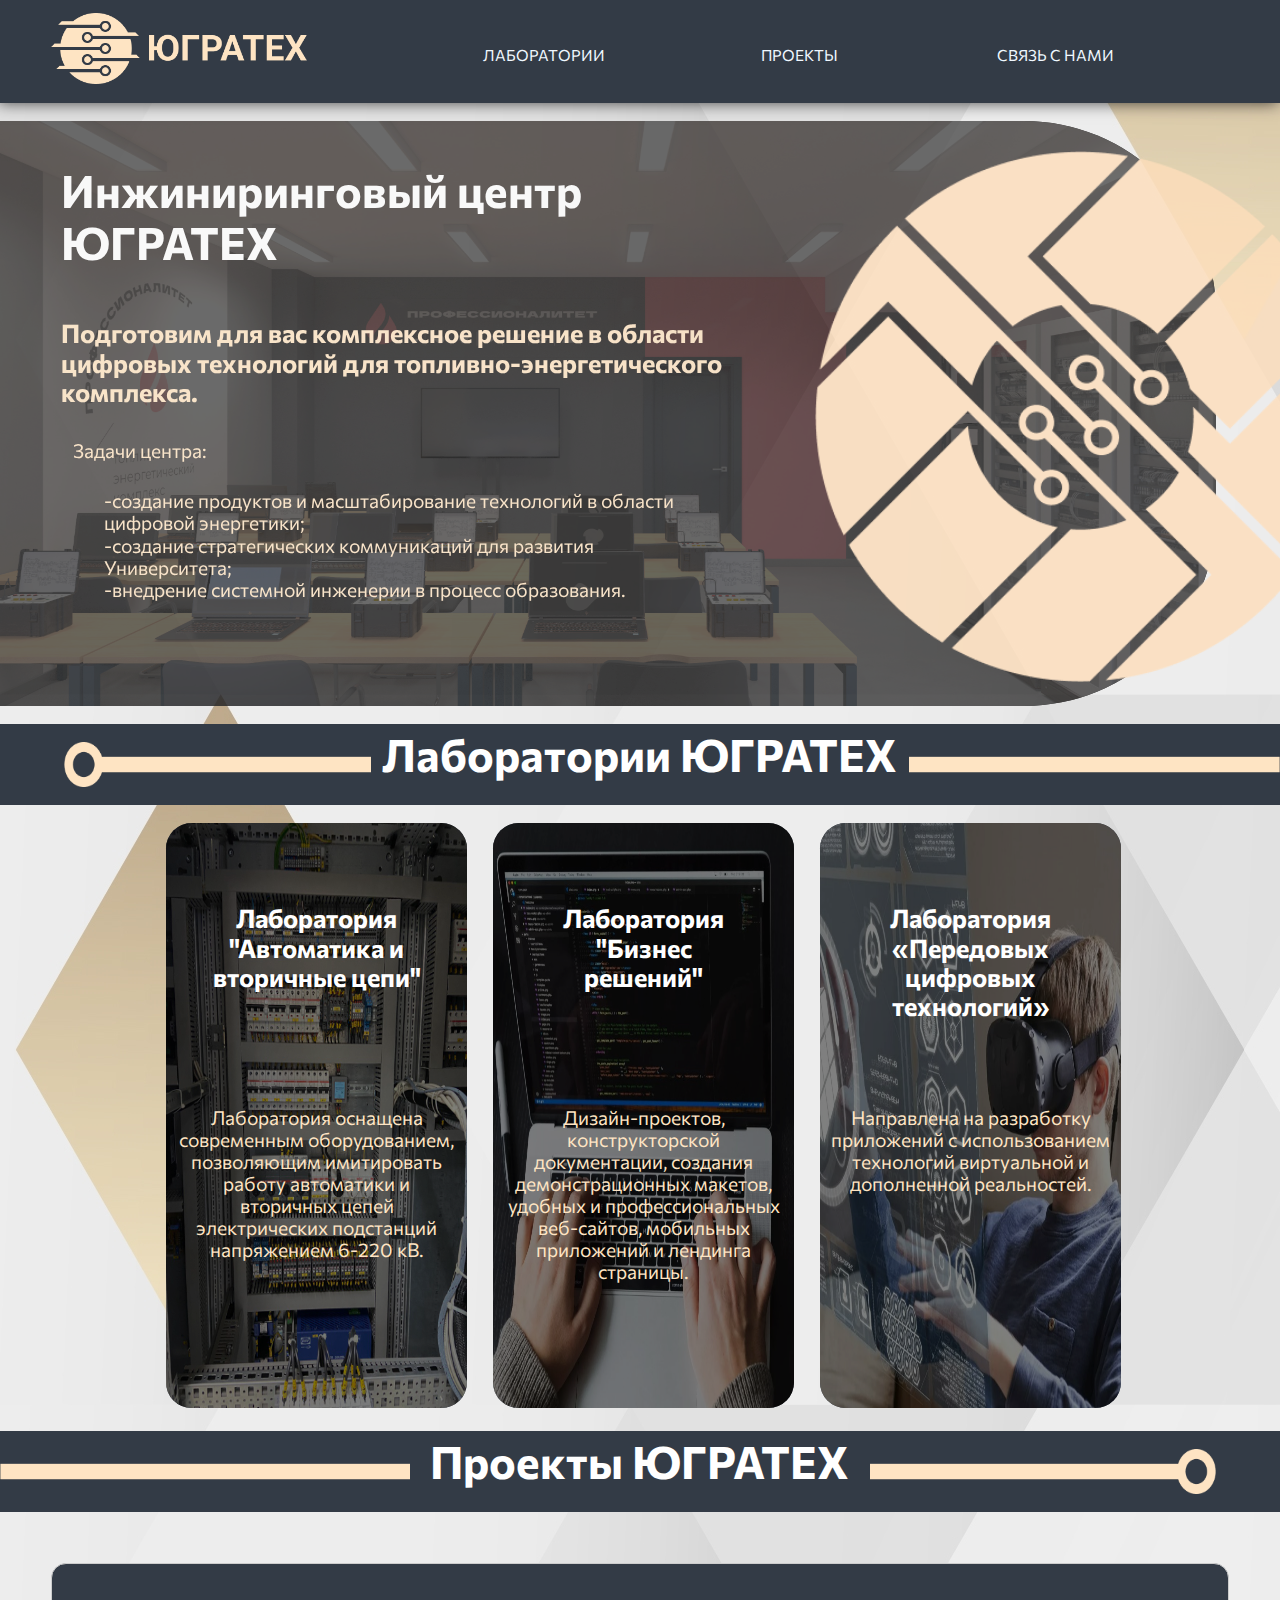
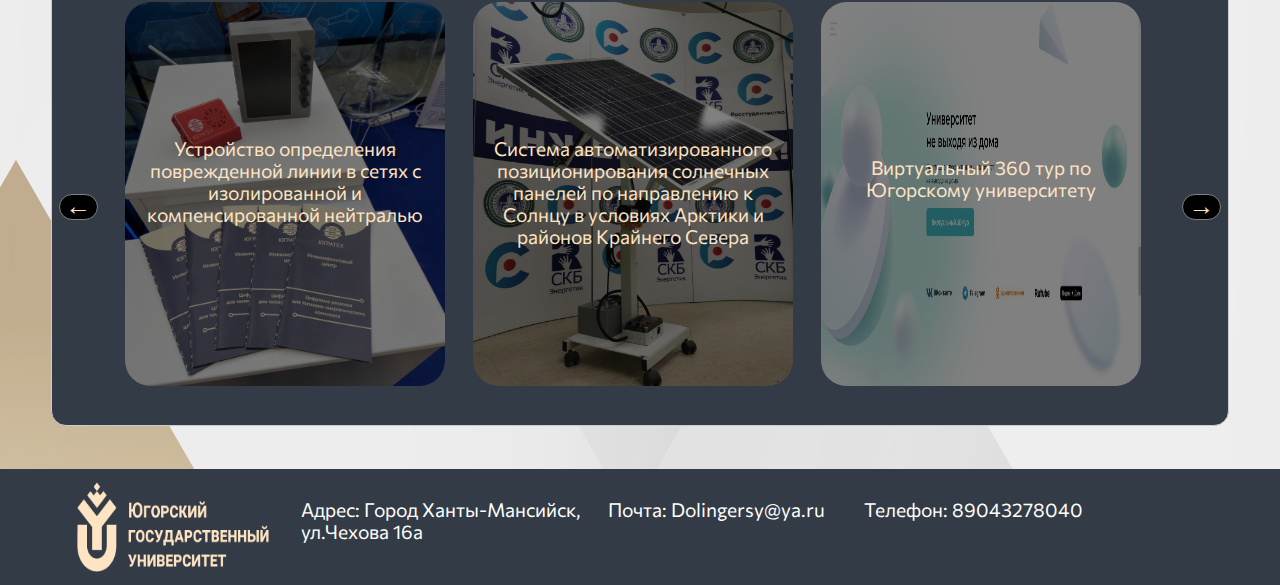
==== index.html @ 29ded130 "Created Local UgraTechRepo" ====
<!DOCTYPE html>
<html>
   <head>
      <meta charset="UTF-8">
	   <meta http-equiv="X-UA-Compatible" content="IE=edge">
	   <meta name="viewport" content="width=device-width,height=device-height,initial-scale=1.0, shrink-to-fit=no">
      <link href="https://fonts.googleapis.com/css?family=Roboto&display=swap" rel="stylesheet" />
      <link rel="stylesheet" type="text/css" href="css/normalize.css" />
      <link href="css/main.css" rel="stylesheet" />
      <link href="https://fonts.googleapis.com/css2?family=Commissioner:wght@200;400&display=swap" rel="stylesheet">

      <link rel="icon" href="../сайт/images/favicon_2.ico" type="image/x-icon">
      <title>ЮграТех</title>
   </head>
   <script src="https://cdn.jsdelivr.net/npm/jquery@3.5.1/dist/jquery.min.js"></script>
   <script src="https://cdn.jsdelivr.net/gh/fancyapps/fancybox@3.5.7/dist/jquery.fancybox.min.js"></script>
   <link rel="stylesheet" href="https://cdn.jsdelivr.net/gh/fancyapps/fancybox@3.5.7/dist/jquery.fancybox.min.css">
   <body>
      <div class="wrapper">
      <svg visibility="hidden" onclick="move('header')"  id = "menu" class="arrow-top-2" viewBox="0 0 9 14">
         <path id = "up"  class="svg-arrow" d="M6.660,8.922 L6.660,8.922 L2.350,13.408 L0.503,11.486 L4.813,7.000 L0.503,2.515 L2.350,0.592 L8.507,7.000 L6.660,8.922 Z" />
      </svg>

      <header id="header">
         <img src="images/v13_267.png" alt="" id="logo">
         <!-- вся новигация, она и для компьютерной версии, и через медиа для мобильной -->
         <button id="mobile_menu_btn" onclick="change_mobile_menu()"></button >
            <div id="mobile_menu">                                         
               <ul id="menu">
                  <div class = "nav_link">
                     <h1> Мы находимся:  <span class="flare"> </span></h1>  
                     <p> Россия, город Ханты-Мансийск, улица Чехова 16а <span class="flare"> </span></p>   
                     <p> Dolingersy@ya.ru <span class="flare"> </span></p>    
                     <img src="images/v13_258.png" alt="" id="line_img_3">         
                  </div>
                  <div class = "nav_menu">
                     <!-- href="#" -->
                     <img src="images/v13_259.png" alt="" id="line_img_9">
                     <!-- <img src="images/v13_259.png" alt="" id="line_img_5"> -->
                     <a id="lab"  class = "menu_btn" onclick="move('labs')"> <img src="images/icons8-микроскоп-50.png" alt=""> <li>Лаборатории <span class="flare">  </li></a>
                     <img src="images/v13_259.png" alt="" id="line_img_6">
                     <a id="proj"  class = "menu_btn" onclick="move('projects')"> <img src="images/icons8-группа-проектов-50.png"alt=""><li>Проекты <span class="flare"> </li></a>
                     <img src="images/v13_258.png" alt="" id="line_img_7">
                     <a id="link" onclick="open_contacs()" class = "menu_btn" > <img src="images/icons8-чат-50.png"alt=""><li>Связь с нами <span class="flare"> </li></a>
                     <img src="images/v13_259.png" alt="" id="line_img_8">
                  </div>
                  <div class = "nav_footer">
                     <img src="images/v13_258.png" alt="" id="line_img_4">
                     <border> <span class="flare"></span> </border>
                     <img src="images/10.png" alt=""> 
                  </div>
               </ul>
            </div>
         
         <!-- СКРИПТ ДЛЯ ОТКРЫТИЯ И ЗАКРЫТИЯ МОБИЛЬНОГО МЕНЮ -->
         <script>
            function change_mobile_menu(){
                  $.fancybox.open({
					   padding: [0, 0, 0, 0],
					   src: '#mobile_menu',
					   type: 'inline',
					   closeClickOutside: false,
                  opts: {
                  	afterClose: function() {
                        //обработчик закрытия окна
                  	}
                  }
				      });
               }
            </script>
         <!---------------------------------------------------------------------->
      </header>
			<div id="main" >
            <img src="images/v13_248.png" id='main_img'alt="">
            <h1 class="main">Инжиниринговый центр ЮГРАТЕХ</h1>
            <h2 class="main">Подготовим для вас комплексное решение в области цифровых технологий для топливно-энергетического комплекса.</h2>
            <p class="main">Задачи центра:</p>
            <ul id="main_ul">
               <li class="main_li">-создание продуктов и масштабирование технологий в области цифровой энергетики;</li>
               <li class="main_li">-создание стратегических коммуникаций для развития Университета;</li>
               <li class="main_li">-внедрение системной инженерии в процесс образования.</li>
            </ul>
				<img src="images/v13_255.png" alt="" id='main_img_circle'>
			</div>
         <div id="labs">
            <div class="line">
               <img src="images/v13_258.png" alt="" id="line_img_1">
               <h1 class="line_1">Лаборатории ЮГРАТЕХ</h1>
            </div>
            <div id="labs_block">
               <div class="lab_cart" onclick="tolab('lab1')">
                  <img src="images/v13_59.png" alt="" class="lab_img">
                  <h2  class="lab_cart_t">Лаборатория "Автоматика и вторичные цепи" </h2>
                  <p  class="lab_cart_t">Лаборатория оснащена современным оборудованием, позволяющим имитировать работу автоматики и вторичных цепей электрических подстанций напряжением 6-220 кВ.</p>
               </div>
               <div class="lab_cart" onclick="tolab('lab2')">
                  <img src="images/l2.jpg" alt="" class="lab_img">
                  <h2  class="lab_cart_t">Лаборатория "Бизнес решений" </h2>
                  <p  class="lab_cart_t">Дизайн-проектов, конструкторской документации, создания демонстрационных макетов, удобных и профессиональных веб-сайтов, мобильных приложений и лендинга страницы.</p>
               </div>
               <div class="lab_cart" onclick="tolab('lab3')">
                  <img src="images/l3.jpg" alt="" class="lab_img">
                  <h2  class="lab_cart_t">Лаборатория «Передовых цифровых технологий» </h2>
                  <p  class="lab_cart_t">Направлена на разработку приложений с использованием технологий виртуальной и дополненной реальностей.</p>
               </div>
            </div>
			</div>
         <div id="projects">
			   <div class="line">
               <img src="images/v13_259.png" alt="" id="line_img_2">
               <h1 class="line_2">Проекты ЮГРАТЕХ</h1>
            </div>
            <div id="carousel" class="carousel">
               <div>
                  <button class="arrow prev">&#8592</button>
               </div>
               <div id="gallery" class="gallery">
                  <ul>
                     <li style="float: left; margin-left: 0 !important;">
                        <div class="project_cart" >
                           <a data-fancybox="gallery" href="#hidden" > <!-- Проект 1-->
                              <img src="images\\lab_1\\pr_1\\IMG_9635.jpeg" alt="" class="project_img">
                           </a>

                           <!-- Модальные окна фенсибокса-->
                           <!-- Проект 1-->
                           <div class="projects-fancy" id="hidden">
                              <div class="fancy-text" id="fancy-text">
                                 <h2 class="gal_h2" id="fancy_h2">Устройство определения поврежденной линии в сетях с изолированной и компенсированной нейтралью</h2>
                                 <p class="gal_p" id="fancy_p">Команда инжинирингового центра ведет разработку программно-аппаратного комплекса для определения поврежденной линии в сетях с изолированной или с компенсированной нейтралью без необходимости отключения. Комплекс работает на основе дискретного вейвлет-преобразования. В настоящее время проводятся стендовые испытания в условиях
приближенных к реальным.<br>Программно-аппаратный комплекс определения поврежденной линии в сетях с изолированной или с компенсированной нейтралью разрабатывается для работы на современных цифровых подстанциях в соответствии с МЭК 61850.  Принимает и анализирует SV-потоки, отслеживает и формирует GOOSE-сообщения
</p>
                              </div>
                              <div class="fancy-pic" id = "fancy-pic">
                                 <img class="pic-fancy" id="pic-fancy" src="images\\lab_1\\pr_1\\aui2wn33dj2gi8r1pj1fe63doop84krs.jpg">
                                 <img class="pic-fancy" id="pic-fancy" src="images\\lab_1\\pr_1\\camphoto_959030623 3.JPG">
                                 <img class="pic-fancy" id="pic-fancy" src="images\\lab_1\\pr_1\\camphoto_959030623 2.JPG">
                              </div>
                           </div>

                           <!-- Проект 2-->
                           <div class="projects-fancy" id="hidden2">
                              <div class="fancy-text" id="fancy-text">
                                 <h2 class="gal_h2" id="fancy_h2">Система автоматизированного позиционирования солнечных панелей по направлению к Солнцу в условиях Арктики и районов Крайнего Севера</h2>
                                 <p class="gal_p" id="fancy_p">В Инжиниринговом центра ведётся разработка системы автоматизированного энергоэффективного позиционирования солнечных панелей по направлению 
                                    к солнцу в условиях Арктики и районов Крайнего Севера. Существующие системы на рынке обладают рядом недостатков такие как неспособность работы в условиях экстремально 
                                    низких температур и большого количества осадков в виде снега.
                                    <br>Разработка предполагает комплексный подход к созданию нового технического решения, благодаря чему удается достичь максимальных экономических и экологических 
                                    показателей, при этом получить новую конструкцию стойкую к низким температурам. Для сохранения эффективности работы в условиях обильных осадков в виде снега используется 
                                    интеллектуальная система очистки панелей.
                                    <br>Применение системы автоматического позиционирования позволит:
<br>-  Повысить эффективность использования фотоэлектрических панелей в северных условиях до 60%, уменьшить установленную мощность солнечных электростанций;
<br>-  Уменьшить влияние твердых осадков на эффективность работы солнечных электростанций;
<br>-  Обеспечит самодиагностику состояния фотоэлектрических панелей для снижения времени простоя при неисправности.
</p>
                              </div>
                              <div class="fancy-pic" id = "fancy-pic">
                                 <img class="pic-fancy" id="pic-fancy" alt="789" src="images\\lab_1\\pr_2\\IMG_20210914_172305_301.jpg">
                                 <img class="pic-fancy" id="pic-fancy" alt="123" src="images\\lab_1\\pr_2\\IMG_20210914_171931_555.jpg">
                                 <img class="pic-fancy" id="pic-fancy" alt="456" src="images\\lab_1\\pr_2\\4d931878-b59c-433f-b7d6-0f1981137491.PNG">
                              </div>
                           </div>

                           <!-- Проект 3-->
                           <div class="projects-fancy" id="hidden3">
                              <div class="fancy-text" id="fancy-text">
                                 <h2 class="gal_h2" id="fancy_h2">Виртуальный 360 тур по Югорскому университету</h2>
                                 <p class="gal_p" id="fancy_p">Выполнен в рамках внутреннего гранта ЮГУ. Представляет собой набор панорамных снимков с возможностью переходов между ними. 
                                 Данный проект был создан для повышение уровня осведомлённости будущих абитуриентов и гостей с инфраструктурой университета. Создан на основе панорамных 360 снимков. 
                                 Полученное изображение при помощи Java скрипта располагается на холсте, а изображения обрабатываются при помощи нейросети, уменьшается их объём с минимальной потерей качества.</p>
                              </div>
                              <div class="fancy-pic" id = "fancy-pic">
                                 <img class="pic-fancy" id="pic-fancy" alt="789" src="images\\lab_2\\pr_360\\Снимок2.JPG">
                                 <img class="pic-fancy" id="pic-fancy" alt="123" src="images\\lab_2\\pr_360\\Снимок3.JPG">
                                 <img class="pic-fancy" id="pic-fancy" alt="456" src="images\\lab_2\\pr_360\\Снимок4.JPG">
                              </div>
                           </div>

                           <!-- Проект 4-->
                           <div class="projects-fancy" id="hidden4">
                              <div class="fancy-text" id="fancy-text">
                                 <h2 class="gal_h2" id="fancy_h2">Экскурсия по виртуальному карбоновому полигону «Мухрино»</h2>
                                 <p class="gal_p" id="fancy_p">Использовалось трёхмерное моделирование для изображения территории свыше 1га, включающую в себя природу, инфраструктуру, устройства сбора данных, 
                                 мостки для передвижения. Выполняет информационную рекламную функцию с последующим представлением в качестве виртуального полигона для проведения ознакомительных практик студентов направления экология. 
                                 Разработан при помощи игрового движка «Unity 3d».</p>
                              </div>
                              <div class="fancy-pic" id = "fancy-pic">
                                 <img class="pic-fancy" id="pic-fancy" alt="789" src="images\\lab_2\\pr_Мухрино\\photo1.jpeg">
                                 <img class="pic-fancy" id="pic-fancy" alt="123" src="images\\lab_2\\pr_Мухрино\\photo2.jpeg">
                                 <img class="pic-fancy" id="pic-fancy" alt="456" src="images\\lab_2\\pr_Мухрино\\photo4.jpeg">
                              </div>
                           </div>

                           <!-- Проект 5-->
                           <div class="projects-fancy" id="hidden5">
                              <div class="fancy-text" id="fancy-text">
                                 <h2 class="gal_h2" id="fancy_h2">Сайт Югорского Государственного Университета</h2>
                                 <p class="gal_p" id="fancy_p">Проект реализован с использованием современных технологий веб-разработки, обеспечивающих высокую функциональность и отзывчивость сайта. Дизайн сайта лаконичный и простой, что позволяет быстро находить необходимую информацию и легко ориентироваться на сайте. Проект создан для удобства пользователей и обеспечения быстрого и качественного доступа к информации о Югорском Государственном Университете.</p>
                              </div>
                              <div class="fancy-pic" id = "fancy-pic">
                                 <img class="pic-fancy" id="pic-fancy" alt="789" src="images\\lab_3\\ugrasusite.jpg">
                                 <img class="pic-fancy" id="pic-fancy" alt="123" src="images\\lab_3\\ugrasunews.jpg">
                                 <!-- <img class="pic-fancy" id="pic-fancy" alt="456" src="images\\lab_3\\ugrasusite.JPG">-->
                              </div>
                           </div>
                           <!-- Модальные окна фенсибокса-->


                           <p id="project_p" class="project_cart_t">Устройство определения поврежденной линии в сетях с изолированной и компенсированной нейтралью</p>
                        </div>
                     </li>
                     <li>
                        <div class="project_cart" >
                           <a data-fancybox="gallery" href="#hidden2" ><!-- Проект 2-->
                              <img src="images\\lab_1\\pr_2\\IMG_20210911_203950_439.jpg" alt="" class="project_img">
                           </a>

                           <p id="project_p" class="project_cart_t">Система автоматизированного позиционирования солнечных панелей по направлению к Солнцу в условиях Арктики и районов Крайнего Севера</p>
                        </div>
                     </li>
                     <li>
                        <div class="project_cart" >
                           <a data-fancybox="gallery" href="#hidden3" ><!-- Проект 3-->
                              <img src="images\\lab_2\\pr_360\\Снимок.JPG" alt="" class="project_img">
                           </a>
                           <p id="project_p" class="project_cart_t" style="top:40% !important">Виртуальный 360 тур по Югорскому университету</p>
                        </div>
                     </li>
                     <li>
                        <div class="project_cart" >
                           <a data-fancybox="gallery" href="#hidden4" ><!-- Проект 4-->
                              <img src="images\\lab_2\\pr_Мухрино\\photo4.jpeg" alt="" class="project_img">
                           </a>
                           <p id="project_p" class="project_cart_t">Экскурсия по виртуальному карбоновому полигону «Мухрино»</p>
                        </div>
                     </li>
                     <li>
                        <div class="project_cart" >
                           <a data-fancybox="gallery" href="#hidden5" ><!-- Проект 5-->
                              <img src="images\\lab_3\\ugrasusite.jpg" alt="" class="project_img">
                           </a>
                           <p id="project_p" class="project_cart_t">Сайт Югорского Государственного Университета</p>
                        </div>
                     </li>
                  </ul>
               </div>
               <div>
                  <button class="arrow next">&#8594</button>
               </div>
           </div>
         </div>
         <footer>
            <img src="images/v13_268.png" alt="" id="f_logo">
				<ul id="footer_ul">
					<li id="footer_li">
						<p id=""class="footer_btn">Адрес: Город Ханты-Мансийск, ул.Чехова 16а </p>
					</li>
					<li>
						<p id="" class="footer_btn">Почта: Dolingersy@ya.ru</p>
					</li>
					<li >
						<p id="" id="footer_btn">Телефон: 89043278040</p>
					</li>
				</ul>
         </footer>
		</div>

     

      <div id="project" style="display: none;">
         <p>Название</p>
         <img src="" alt="">
         <p></p>
      </div>



 <!-- модальное окно -->
   <div id="contacs" style="display: none;">
         <div class="cube"></div>
         <div class="cube"></div>
         <div class="cube"></div>
         <div class="cube"></div>
         <div class="cube"></div>   
         <div class="cube"></div>  
   <p>Связаться с нами</p>
   <form name="Form">
      <input type="email" placeholder="Ваша почта" name="email" required>
      <input type="tel" placeholder="Ваш номер" name="phone" required>
      <textarea
         type="text" class = "com" placeholder="Цель обращения" name="comment" required>
      </textarea> 
      <input  class="send" type="submit" onclick="send_deal(this)" value="Отправить"> 
   </form>
   

   </body>
   <script >
      // if (/Android|webOS|iPhone|iPad|iPod|BlackBerry|IEMobile|Opera Mini/i.test(navigator.userAgent)) {
		// 		// код для мобильных устройств
		// 	} else {
		// 		// код для обычных устройств
		// 	}

      function dbClick() {}
      document.body.addEventListener('dblclick', dbClick());


      // СКРОЛЛ 
      function move(st){
         var s = document.getElementById(st);
         $.fancybox.close(true)
         s.scrollIntoView({ 
               block: 'start', // к ближайшей границе экрана
               behavior: 'smooth', // и плавно 
            });
         console.log(st)
         console.log(s)
         if(st!='header'){
            document.querySelector('#up').style.visibility="visible";
         }
         else{
            document.querySelector('#up').style.visibility="hidden";
         }
      }


      function open_contacs(){
         console.log(1)
         $.fancybox.open({
					padding: [0, 0, 0, 0],
					src: '#contacs',
					type: 'inline',
					closeClickOutside: false,
					// opts: {
					// 	afterClose: function() {
					// 	}
					// }
				});
      }


      async function send_deal(target) {
				let form = target.parentElement;
				let comment = form.comment.value;
				let email = form.email.value;
				let phone = form.phone.value;
            await $.ajax({
					url: 'save_deal.php',
					type: 'POST',
					data: {
						'email': email,
                  'phone': phone,
                  'comment': comment,
					},
					success: function(data) {
						console.log('OK');
					},
					error: function() {
						console.log('ERROR');
					}
				})
            $.fancybox.close(true)
			}


      function tolab(lab){
         console.log(lab)
         if(lab=='lab1'){
            window.location.href = 'lab_1_dol.html';
         }
         else if(lab=='lab2'){
            window.location.href = 'lab_2_saf.html';
         }
         else{
            window.location.href = 'lab_3_shi.html';
         }
      }

      function open_project(pr){
         $.fancybox.open({
					padding: [0, 0, 0, 0],
					src: '#project',
					type: 'inline',
					closeClickOutside: false,
					// opts: {
					// 	afterClose: function() {
					// 	}
					// }
				});
      }

      //Прокрутка проектов //
      let i = 1;
      for(let li of carousel.querySelectorAll('li'))
      {
         li.style.position = 'relative';
         li.insertAdjacentHTML('beforeend', `<span style="position:absolute;left:0;top:0">${i}</span>`);
         i++;
      }
      const windowOuterWidth = window.outerWidth

      if(windowOuterWidth > 480){// в зависимости от ширины окна(px) определить насколько(vw) будет перематываться лента проектов
         let width = 54;         // ширина картинки
         let count = 4;          // видимое количество изображений
         let list = carousel.querySelector('ul');
         let listElems = carousel.querySelectorAll('li');
         let position = 0;       // положение ленты прокрутки
         let bool = true;        // Изначально list.style.marginLeft = 0px, Изначально bool = TRUE

         carousel.querySelector('.prev').onclick = function(){
            if(bool){            // перемотка элементов в самый конец
               position -= width * count;
               position = Math.max(position, -width * 1);// последнее передвижение вправо может быть не на 3, а на 2 или 1 элемент
               list.style.marginLeft = position + 'vw';
               bool = false;
            }
            else{                // перемотка элементов в начало
               list.style.marginLeft = 0;
               bool = true;
            }
         };

         carousel.querySelector('.next').onclick = function(){
            if(bool){            // перемотка элементов в самый конец
               position -= width * count;// сдвиг вправо
               position = Math.max(position, -width * 1);// последнее передвижение вправо может быть не на 3, а на 2 или 1 элемент
               list.style.marginLeft = position + 'vw';
               bool = false;
            }
            else{                 // перемотка элементов в начало
               list.style.marginLeft = 0;
               bool = true;
            }
         };
      }
      else{
         let width = 87;         // ширина картинки
         let count = 1;          // видимое количество изображений
         let list = carousel.querySelector('ul');
         let listElems = carousel.querySelectorAll('li');
         let position = 0;       // положение ленты прокрутки
         let mobile_bool = true; // Изначально list.style.marginLeft = 0px, Изначально bool = TRUE

         carousel.querySelector('.prev').onclick = function() {

            if(list.style.marginLeft != 0 + 'vw'){    // листаем влево не из первого элемента
               position += width * count;             // сдвиг влево
                                                      // последнее передвижение влево может быть не на 3, а на 2 или 1 элемент
               position = Math.min(position, 0)
               list.style.marginLeft = position + 'vw';
            }
            else{
               //console.log('BEFORE: ' + list.style.marginLeft); // Проверка
               list.style.marginLeft = -261 + 'vw';   // листаем из первого элемента в крайний правый (в конец)
               //console.log('AFTER: ' + list.style.marginLeft);  // Проверка
            }
         };

         carousel.querySelector('.next').onclick = function() {

            if(list.style.marginLeft == -261 + 'vw'){
               //console.log('BEFORE: ' + list.style.marginLeft); // Проверка
               list.style.marginLeft = 0 + 'vw';
               //console.log('AFTER: ' + list.style.marginLeft);  // Проверка
            }
            else{
               position -= width * count;// сдвиг вправо
               position = Math.max(position, -width * (listElems.length - count));// последнее передвижение вправо листает до конца списка
               list.style.marginLeft = position + 'vw';
            }
         };
      }

      // // ФУНКЦИЯ СКРОЛЛА
      // function scrollTo(element) {
      //    window.scroll({
      //       left: 0,
      //       top: element.offsetTop,
      //       behavior: 'smooth'
      //    })
      // }
      // // СКРОЛЛ НА ЛАБОРАТОРИИ
      // var buttonlab = document.querySelector('#lab');
      // var lab = document.querySelector('#labs');
      // buttonlab.addEventListener('click', () => {
      //    $.fancybox.close(true)
      //    scrollTo(lab);
      //    buttonup.style.visibility="visible";
      // })
      // // СКРОЛЛ НА ПРОЕКТЫ
      // var buttonproj = document.querySelector('#proj');
      // var proj = document.querySelector('#projects');
      // buttonproj.addEventListener('click', () => {
      //    $.fancybox.close(true)
      //    scrollTo(proj);
      //    buttonup.style.visibility="visible";
      // })
      // // СКРОЛЛ НАВЕРХ
      // var buttonup = document.querySelector('#up');
      // var up = document.querySelector('.wrapper');

      function scr() {
      if (window.pageYOffset > 20) {
         document.querySelector('#up').style.visibility="visible";
         document.querySelector('#up').addEventListener('click', () => {
               scrollTo(up);
            })
      } else {document.querySelector('#up').style.visibility="hidden"}
      }
      //
      window.onscroll = scr
      
   </script>
</html>
---- css/main.css ----
html {
  height: 100%;
}

body {
  height: 100%;
  margin: 0;
  padding: 0;
  background-image: url("../images/v748-toon-111.jpg");
  height: 100vh;
  justify-content: center;
  align-items: center;
}
/* НАВИГАЦИЯ СТИЛИ ТЕКСТА */

#mobile_menu_btn{
  display: none;
}
.nav_footer{
  display: none;
}
.nav_link{
  display: none;
}
.nav_menu{
  display:block;
}

.menu_btn{
  display: inline;
  text-decoration: none;
  color:aliceblue;
  text-transform: uppercase;
  font-family: 'Commissioner', sans-serif;
  font-size: 1.2vw;
  cursor: pointer;
}

.menu_btn:hover {
  color: #e3f78d;
  font-size: 1.2vw;
  transition: color 0.3s linear;
}

.nav_menu img{
  display: none;
}

/* ------------------------------------------- */

.wrapper {
  min-height: 100%;
  display: flex;
  flex-direction: column;
}
#in{
  display: none;
}
header {
  width: 100%;
	box-shadow: -2px 0 15px rgba(0, 0, 0, .7);;
  z-index: 100;
  background-color: rgba(51, 59, 70, 1);
  text-align: center;
}
header li{
  text-transform: uppercase;
}

header h1{
  font-size: 1.5vw;
}

#logo {
  width: 20%;
  display: inline;
  float: left;
  margin-left: 3vw;
  padding: 1vw;
}

ul {
  display: inline-block;
  width: 60vw;
  margin-top: 3vh;
  
  padding: 1.5vw;
  overflow: hidden;
  list-style-type: none;
}
#footer_ul{
  margin-top: 1vh;
  width: 72vw;
}
li {
  width: 20vw;
  float: left;
  padding: 0;
  /* border-right: 1px solid #bbb; */
}
#footer_li{
  width: 24vw;
}
li button {
  display: inline;
  height: 100%;
  width: 100%;
  background-color: rgba(51, 59, 70, 1);
  color: white;
  text-align: center;
  text-decoration: none;
  font-size: 1.5vw;
  padding: 1vw;
  border: none;
}

.grad_img {
  opacity: 0.6;
}

/* СТРЕЛОЧКА НА СКРОЛЛ */
.arrow-top-2 {
  margin: 0;
  padding: 0;
  position: fixed;
  top: 90%;
  right: -2%;
  width: 8vw;
  height: 4vw;
  z-index: 1000;
}

.arrow-top-2 path {
  fill: rgb(54, 53, 43);
  stroke: #737c5c;
  transition: fill 0.5s ease-out;
  cursor: pointer;
}

.arrow-top-2 {
  transform: rotate(270deg);
}

.arrow-top-2 path:hover {
  fill: #e3f78d;
}

/*--------------------------------*/
#main {
  position: relative;
  margin-top: 2vh;
  background: linear-gradient(#000000, #000000);
  /* background-color: #292828; */
  opacity: 0.8;
  border-top-right-radius: 15vw;
  border-bottom-right-radius: 15vw;
  width: 95%;
  height: 65vh;
  font-family: 'Commissioner', sans-serif;
}

#main_img {
  height: 65vh;
  border-top-right-radius: 15vw;
  border-bottom-right-radius: 15vw;
  width: 100%;
  filter: brightness(30%)
}

h1.main {
  width: 45vw;
  position: absolute;
  top: 5%;
  left: 5%;
  z-index: 5;
  font-size: 3.5vw;
  color: rgba(255, 255, 255, 1);
}

h2.main {
  position: absolute;
  width: 55vw;
  top: 30%;
  left: 5%;
  z-index: 5;
  font-size: 2vw;
  color: rgba(254, 228, 195, 1);
}

p.main {
  position: absolute;
  width: 55vw;
  top: 51%;
  left: 6%;
  z-index: 5;
  font-size: 1.5vw;
  color: rgba(254, 228, 195, 1);
}

#main_ul {
  position: absolute;
  width: 55vw;
  top: 55%;
  left: 7%;
  z-index: 5;
}

.main_li {
  display: block;
  width: 45vw;
  z-index: 5;
  font-size: 1.5vw;
  color: rgba(254, 228, 195, 1);
  list-style-type: circle;
}

#main_img_circle {
  position: absolute;
  width: 59vh;
  height: 59vh;
  top: 5%;
  left: 67%;
  z-index: 5;
}

.line {
  margin-top: 2vh;
  position: relative;
  width: 100%;
  height: 9vh;
  background-color: rgba(51, 59, 70, 1);
}

#line_img_1 {
  position: absolute;
  width: 95%;
  z-index: 4;
  height: 5vh;
  top: 2vh;
  left: 5%;
}

h1.line_1 {
  text-align: center;
  position: absolute;
  width: 42%;
  height: auto;
  margin: 0;
  top: 5%;
  left: 29%;
  z-index: 5;
  font-size: 3.5vw;
  color: rgba(255, 255, 255, 1);
  background-color: rgba(51, 59, 70, 1);
  font-family: 'Commissioner', sans-serif;
}

#labs_block {
  margin-top: 2vh;
  width: 87%;
  padding-left: 13%;
}

.lab_cart {
  display: inline-block;
  background-color: rgba(51, 59, 70, 1);
  width: 27%;
  height: 65vh;
  position: relative;
  border-radius: 2vw;
  margin-right: 2%;
  font-family: 'Commissioner', sans-serif;
  padding-top: -5vh;
}

.lab_img {
  height: 65vh;
  width: 100%;
  filter: brightness(50%);
  border-radius: 2vw;
}

h2.lab_cart_t {
  position: absolute;
  width: 70%;
  text-align: center;
  top: 10%;
  left: 15%;
  z-index: 5;
  font-size: 2vw;
  color: rgba(255, 255, 255, 1);
}

p.lab_cart_t {
  position: absolute;
  text-align: center;
  width: 95%;
  top: 45%;
  left: 2.5%;
  z-index: 5;
  font-size: 1.5vw;
  color: rgba(254, 228, 195, 1);
  font-family: 'Commissioner', sans-serif;
}

#line_img_2 {
  position: absolute;
  width: 95%;
  z-index: 4;
  height: 5vh;
  top: 2vh;
  left: 0%;
}

h1.line_2 {
  text-align: center;
  position: absolute;
  width: 36%;
  height: auto;
  margin: 0;
  top: 5%;
  left: 32%;
  z-index: 5;
  font-size: 3.5vw;
  color: rgba(255, 255, 255, 1);
  background-color: rgba(51, 59, 70, 1);
  font-family: 'Commissioner', sans-serif;
}

#projects_block {

  margin-top: 2vh;
  width: 87%;
  padding-top: 2vh;
  padding-bottom: 2vh;
  padding-left: 13%;
  position: relative;
  background-color: rgba(51, 59, 70, 1);
  font-family: 'Commissioner', sans-serif;
}

.project_cart {
  display: inline-block;
  background-color: rgba(51, 59, 70, 1);
  width: 27%;
  height: 65vh;
  position: relative;
  border-radius: 2vw;
  margin-right: 2%;
  font-family: 'Commissioner', sans-serif;
}

.project_img {
  height: 65vh;
  width: 100%;
  filter: brightness(50%);
  border-radius: 2vw;
}

p.project_cart_t {
  position: absolute;
  text-align: center;
  width: 95%;
  top: 55%;
  left: 2.5%;
  z-index: 5;
  font-size: 1.5vw;
  color: rgba(254, 228, 195, 1);
  font-family: 'Commissioner', sans-serif;
}

.project_btn {
  border-radius: 50%;
  text-align: center;
  background-color: rgba(51, 59, 70, 1);
  position: absolute;
  border: none;
  font-size: 3.5vw;
  width: 9vh;
  height: 9vh;
  top: 30vh;
  color: rgba(254, 228, 195, 1);
}

#project_btn_1 {
  left: 3%;
}

#project_btn_2 {
  right: 3%;
}

footer {
  margin-top: 2vh;
  background-color: rgba(51, 59, 70, 1);
  font-family: 'Commissioner', sans-serif;
}

#f_logo {
  display: inline;
  float: left;
  width: 15vw;
  height: 10vh;
  margin-left: 5vw;
  padding: 1vw;
}

li p {
  display: inline;
  height: 100%;
  width: 100%;
  /* background-color: rgba(51, 59, 70, 1); */
  color: white;
  text-align: center;
  text-decoration: none;
  font-size: 1.5vw;
  /* padding: 1vw; */
  border: none;
}

#contacs {
  display: flex;
  justify-content: center;
  align-items: center;
  height: 60%;
  width: 40%;
  background: linear-gradient(132deg, #f8f8f6, #f1efdc, #e8ebe4);
  animation: Gradient 15s ease infinite;
  overflow: hidden;
  font-family: 'Commissioner', sans-serif;
}

#contacs p{
  margin-top: 5%;
  padding-left: 15%;
  font-size: 3vw;
}

#contacs input,
textarea{
  margin: 2%;
  margin-left: -10%;
  width: 90%;
  height: 20%;
}


#contacs form{
  height: 40%;
  padding-left: 25%;
}

form .com{
  height: 60%!important;
}


.cube {
  position: absolute;
  top: 8vh;
  left: 4vw;
  width: 10px;
  height: 10px;
  border: solid 1px #50504f;
  transform-origin: top left;
  transform: scale(0) rotate(0deg) translate(-50%, -50%);
  animation: cube 12s ease-in forwards infinite;
}
.cube:nth-child(2n) {
  border-color: #FFF ;
}
.cube:nth-child(2) {
  animation-delay: 2s;
  left: 50vw;
  top: 15vh;
}
.cube:nth-child(3) {
  animation-delay: 4s;
  left: 30vw;
  top: 70vh;
}
.cube:nth-child(4) {
  animation-delay: 5s;
  left: 90vw;
  top: 10vh;
}
.cube:nth-child(5) {
  animation-delay: 6s;
  left: 17vw;
  top: 28vh;
}
.cube:nth-child(6) {
  animation-delay: 7s;
  left: 5vw;
  top: 50vh;
}

.send {
  width: 20%;
  cursor: pointer;
  background: transparent;
  border: 2px solid #a2ac7a;
  outline: none;
  transition: 1s ease-in-out;
  color:#a2ac7a;
}

.send:hover {
  transition: 1s ease-in-out;
  color:#FFF;
  border: 2px solid #ffffff;
}

.send:hover input {
  stroke-dashoffset: -480;
}

  


@keyframes Gradient {
  0% {
    background-position: 0% 50%;
  }
  50% {
    background-position: 100% 50%;
  }
  100% {
    background-position: 0% 50%;
  }
}
@keyframes cube {
  from {
    transform: scale(0) rotate(0deg) translate(-50%, -50%);
    opacity: 1;
  }
  to {
    transform: scale(20) rotate(960deg) translate(-50%, -50%);
    opacity: 0;
  }
}



@media screen and (min-width: 100px) and (max-width: 480px){
  header{
    /* position: fixed;   */
    top: 0;
    z-index: 100;
    width: 100%;
    background-color:rgba(51,59,70,1);
    text-align: center;
    color: #000;
    height: 12vw;
  }
  #logo{
    width: 40%;
    display: inline;
    margin-left: 5vw;
    padding: 1vw;
  }

  ul{
    width: 50vw;
    margin: 0;
    margin-top: 2vh;
    padding: 1vw;
    overflow: hidden;
    list-style-type: none;
  }

  li {
    width: 20vw;
    float: left;
    padding: 0;
    /* border-right: 1px solid #bbb; */
  }
  li button{
    display: inline;
    height: 100%;
    width: 100%;
    background-color: rgba(51,59,70,1);
    color: white;
    text-align: center;
    text-decoration: none;
    font-size: 1.5vw;
    padding: 1vw;
    border: none;
  }

  #main{
    border-top-right-radius: 0;
    border-bottom-right-radius: 0;
    margin-top: 1vh;
    margin-left: 10vw;
    width: 80%;
    height: 65vh;
    border-radius: 30px;
  }
  #main_img{
    /* border-top-right-radius: 0;
    border-bottom-right-radius: 0; */
    border-radius: 30px;
    height: 65vh;
    width: 100%;
    filter: brightness(30%)
  }
  h1.main{
    margin-bottom: 12vw;
    width: 100%;
    top: 3%;
    left: 0%;
    right: 3%;
    z-index: 5;
    font-size: 5vw;
    text-align: center;
  }
  h2.main{
    width: 95%;
    top: 17%;
    left: 7%;
    z-index: 5;
    font-size: 4.5vw;
    /* text-align: center; */
  }
  p.main{
    width: 90%;
    top: 43%;
    left: 7%;
    z-index: 5;
    font-size: 4.7vw;
    /* text-align: center; */
  }
  #main_ul{
    width: 90%;
    top: 50%;
    left: 7%;
    z-index: 5;
    line-height: 4.6vw;
  }
  .main_li{
    margin-bottom: 1%;
    width: 100%;
    z-index: 5;
    font-size: 4.7vw;
  }
  #main_img_circle{
    display: none;
  }
/* МОДАЛЬНОЕ ОКНО */
#contacs {
  display: flex;
  justify-content: center;
  align-items: center;
  height: 40%;
  width: 80%;
  background: linear-gradient(132deg, #f8f8f6, #f1efdc, #e8ebe4);
  animation: Gradient 15s ease infinite;
  overflow: hidden;
  font-family: 'Commissioner', sans-serif;
}

#contacs p{
  margin-top: 3%;
  padding-left: 13%;
  font-size: 5vw;
}

#contacs input{
  margin: 2%;
  width: 90%;
  height: 50%;
}

#contacs form{
  height: 25%;
  padding-left: 10%;
}

form .com{
height: 100%!important;
}

#contacs input,
textarea{
margin: 2%;
width: 90%;
height: 60%;
}

/* МОДАЛЬНОЕ ОКНО */

.arrow-top-2 {
  right: 4%;
  scale: 2; 
}
  .line{
    margin-top: 1vh;
    width: 100%;
    height: 7vh;
  }
  #line_img_1{
    width: 95%;
    z-index: 4;
    top: 2.5vh;
    height: 2vh;
    left: 5%;
  }
  h1.line_1{
    width: 60%;
    height: 4vh;
    margin:0;
    top: 2vh;
    left: 20%;
    z-index: 5;
    font-size: 4vw;
  }

  #labs_block{
    margin-top: 1vh;
    width: 87%;
    padding-left: 13%;
  }
  .lab_cart{
    display: block;
    width: 87%;
    height: 40vh;
    border-radius: 2.5vw;
    margin-right: 0;
    margin-bottom: 1vh;
  }
  .lab_img{
    height: 40vh;
    width: 100%;
    border-radius: 2.5vw;
  }
  h2.lab_cart_t{
    width: 90%;
    top: 5%;
    left: 5%;
    z-index: 5;
    font-size: 5vw;
  }
  p.lab_cart_t{
    width: 95%;
    top: 30%;
    left: 2.5%;
    z-index: 5;
    font-size: 4.7vw;
  }
  #gallery{
    margin-left: 1.7vw !important;
    margin-right: 1.7vw !important;
    padding: 0;
    height: 100%;
    overflow: hidden;
  }
  .gallery ul {
    white-space: nowrap;
    height: 20vw;
    width: 440vw !important;
    height: 100%;
    /*justify-content: space-between;*/
    margin: 0;
    padding: 0;
    list-style: none;
    transition: margin-left 450ms;
    /* удаляем пустое пространство между элементами li, у которых установлен inline-block */
    /* http://davidwalsh.name/remove-whitespace-inline-block */
    font-size: 0;
  }
  #gallery li {
    display: inline-block;
    height: 100%;
    width: 81vw;
    margin-right: 3vw !important;
    margin-left: 3vw !important;
  }
  #carousel {
    position: relative;
    margin-left: 2vw !important;
    margin-right: 2vw !important;
    margin-bottom: 2vw;
    height: 50vw !important;
    padding-left: 6vw;
    padding-right: 6vw;
    padding-top: 3vw;
    padding-bottom: 3vw;
    border: 1px solid #CCC;
    border-radius: 15px;
    background-color: rgba(51,59,70,1);
  }

  #hidden
  {
    padding-top: 2vw;
    display: none;
    width: 75%;
    height: auto;
    max-height: 75%;
    padding: 0;
    display: flex;
  }
  #hidden2
  {
    padding-top: 2vw;
    display: none;
    width: 75%;
    height: auto;
    max-height: 75%;
    padding: 0;
    display: flex;
  }
  #hidden3
  {
    padding-top: 2vw;
    display: none;
    width: 75%;
    height: auto;
    max-height: 75%;
    padding: 0;
    display: flex;
  }
  #hidden4
  {
    display: none;
    width: 75%;
    height: auto;
    max-height: 75%;
    padding: 0;
    display: flex;
  }
  #hidden5
  {
    display: none;
    width: 75%;
    height:auto;
    max-height: 75%;
    padding: 0;
    display: flex;
  }
  #fancy_h2
  {
    text-align: center;
    font-size: 4vw;
    width: 48%;
  }
  #fancy_p
  {
    height: auto;
    padding-left: 2vw;
    font-size: 2.9vw;
    line-height: 2.5vw;
  }

  #projects-fancy{
    display: none;
    width: 55vw;
    height: 40vw;
    padding: 0;
  }

  #pic-fancy{
    width: 100%;
    height: auto;
    margin-top: 1vw;
  }

  #fancy-pic{
    width: 50%;
    height: auto;
    float: right;
    display:flex;
    flex-direction: column;
    flex-wrap: wrap;
  }

  #fancy-text
  {
    width: 48%;
    height: auto;
    float: left;
    display:flex;
    flex-direction: column;
    flex-wrap: wrap;
    padding-right: 2%;
  }

  #line_img_2{
    position: absolute;
    width: 95%;
    z-index: 4;
    height: 2vh;
    top: 2.5vh;
    left: 0%;
  }
  h1.line_2{
    text-align: center;
    position: absolute;
    width: 46%;
    height: auto;
    margin:0;
    top: 30%;
    left: 27%;
    z-index: 5;
    font-size: 4vw;
    color: rgba(255,255,255,1);
    background-color: rgba(51,59,70,1);
    font-family: 'Commissioner', sans-serif;
  }
  #projects_block{
    margin-top: 2vh;
    width: 87%;
    padding-top: 2vh;
    padding-bottom: 2vh;
    padding-left: 13%;
    position: relative;
    background-color: rgba(51,59,70,1);
  }
  .project_cart{
    display: inline-block;
    background-color: rgba(51,59,70,1);
    width: 27%;
    height: 65vh;
    position: relative;
    font-size: 3.5vw;
    border-radius: 2vw;
    margin-right: 2%;
  }
  .project_img{
    height: 65vh;
    width: 100%;
    filter: brightness(50%);
    border-radius: 2vw;
  }
  p.project_cart_t{
    position	: absolute;
    text-align: center;
    width: 95%;
    height: 100%;
    top: 25%;
    left: 2.5%;
    z-index: 5;
    font-size: 4.5vw;
    color: rgba(254,228,195,1);
  }
  #project_p
  {
    top: 20%;
    width: 95%;
    height: auto;
    font-size: 4.7vw;
  }
  .project_btn{
    border-radius: 50%;
    text-align: center;
    background-color: rgba(51,59,70,1);
    position: absolute;
    border: none;
    font-size: 3.5vw;
    width: 9vh;
    height: 9vh;
    top: 30vh;
    color: rgba(254,228,195,1);
  }
  #project_btn_1{
    left: 3%;
  }
  #project_btn_2{
    right: 3%;
  }
  #f_logo{
    display: inline;
    float: left;
    width: 18vw;
    height: 60%;
    margin-left: 5vw;
    padding: 1vw;
    margin-left: 3vw;
  }

  li p{
    display: inline;
    height: 100%;
    width: 100%;
    background-color: rgba(51,59,70,1);
    color: white;
    text-align: center;
    text-decoration: none;
    font-size: 1.5vw;
    padding: 1vw;
    border: none;
  }
  header ul{
    width: 70vw;
    height: 100%;
    margin-top: 0;
  }
  header h1{
    font-size: 2.5vw;
  }
  header li{
    width: 23vw;
    height: 90%;
  }
  header button{
    font-size:2.8vw;
  }
  header img{
    height: 75%;
  }
  footer{
    margin-top: 2vh;
    background-color: rgba(51,59,70,1);
    height: 17vw;
  }
  footer ul{
    width: 73vw;
    height: 90%;
    margin: 0;
  }
  footer li{
    width: 24vw;
    height: 90%;
  }
  footer p{
    font-size:2.9vw;
  }

/* МОБИЛЬНОЕ МЕНЮ */

#mobile_menu_btn{
  display: block;
  visibility: visible;
  position: fixed;
  top: 2vw;
  right: 3vw;
  width: 38px;
  height: 38px;
  border-radius: 50%;
  background-color: #fee4c3;
  background-image: url("../images/icons8-меню-35.png");
  z-index:10;
}

#mobile_menu{
  display: none;
  padding: 5%;
  width: 100%;
  height: 100%;
  z-index: 10;
  background-color: #333b46;
  font-family: 'Commissioner', sans-serif;
  position: relative; 
  overflow-x: hidden; 
}

#mobile_menu .fancybox-close-small{
padding: 0%;
top: 3vw;
  right: 3vw;
  width: 10vw;
  height: 10vw;
cursor: pointer;
z-index: 401;
}

#mobile_menu ul{
  width: 100%;
}

#mobile_menu a{
  display: flex;
  text-decoration: none;
  font-size: 7vw;
  margin-top: 15%;
  margin-left: 5%;
  position: relative; 
  overflow-x: hidden; 
  height: 7vh;
  background: linear-gradient(45deg, #e4e4b2 22%, #ffffff 55%, #ced6a1);
  -webkit-background-clip: text;
  -webkit-text-fill-color: transparent;
  color: #546581;
}

.nav_menu img{
  display: block;
  margin-right: 5%;
}


#mobile_menu li{
  width: 100%;
}

.nav_link{
  display: block;
  visibility: visible;
}
.nav_link h1{
  font-size: 6vw;
  margin-bottom: 5vh;
  /* background: linear-gradient(45deg, #e9e9b4 22%, #f3eeae 55%, #d6d1a1);
  -webkit-background-clip: text;
  -webkit-text-fill-color: transparent; */
  color:#fee4c3;
 
}
.nav_link p{
  font-size: 4vw;
  margin-bottom: 2vh;
  margin-left: 3vw;
  color: #e0ddd9;
}

.nav_link .flare {
  position: absolute;
  top: 0;
  height: 100%;
  width: 45px;
  transform: skewX(-45deg); 
  animation: flareAnimation;
  left: -150%;
  background: linear-gradient(90deg, rgba(255, 255, 255, 0.1), rgba(255, 255, 255, 0.4));
  animation: flareAnimation 3s infinite linear; 
}

.nav_footer .flare {
  position: absolute;
  top: 0;
  height: 100%;
  width: 45px;
  transform: skewX(-45deg); 
  animation: flareAnimation;
  left: -150%;
  background: linear-gradient(90deg, rgba(255, 255, 255, 0.1), rgba(255, 255, 255, 0.4));
  animation: flareAnimation 3s infinite linear; 
}

.nav_menu .flare {
  position: absolute;
  top: 0;
  height: 100%;
  width: 45px;
  transform: skewX(-45deg); 
  animation: flareAnimation;
  left: -150%;
  background: linear-gradient(90deg, rgba(255, 255, 255, 0.1), rgba(255, 255, 255, 0.4));
  animation: flareAnimation 3s infinite linear; 
}
.nav_footer{
  display: inline;
  visibility: visible;
  width: 326px;
  position: absolute;
  bottom:2%;
  }
  
  .nav_footer img{
    margin-top: 3%;
    width: 150px;
    margin-right: 3%;
    }
  
  .nav_menu{
    display: block;
    visibility: visible;
    margin-top: 30%;
  }
  
/* @keyframes flareAnimation {
  0% {
      left: -150%;
  }
  100% {
      left: 150%;
  }
} */

header{
  height: 8vh;
}
footer{
  display: none;
}

#line_img_3{
  position: absolute;
  width: 150%;
  z-index: 4;
  top: 27vh;
  left: 4%;
}

#line_img_4{
  position: absolute;
  width: 200%;
  z-index: 4;
  bottom: 9vh;
  left: -3%;
}
#line_img_5{
  position: absolute;
  width: 150%;
  z-index: 4;
  top: 11vh;
  left: -90%;
}
#line_img_6{
  position: absolute;
  width: 150%;
  z-index: 4;
  top: 48vh;
  left: -90%;
}

#line_img_7{
  position: absolute;
  width: 150%;
  z-index: 4;
  top: 63vh;
  left: 2%;
}

#line_img_8{
  position: absolute;
  width: 150%;
  z-index: 4;
  top: 78vh;
  left: -90%;
}

#line_img_9{
  position: absolute;
  width: 150%;
  z-index: 4;
  top: 32vh;
  left: -90%;
}


}




/*-----------------------------------------------------------------------------------------------------------*/
/* #hidden5{
  display: none;
  width: 75%;
  height: auto;
  display: flex;
} */

.carousel{
  position: relative;
  margin-top: 4vw;
  margin-left: 4vw;
  margin-right: 4vw;
  margin-bottom: 2vw;
  height: 30vw !important;
  padding-left: 4vw;
  padding-right: 4vw;
  padding-top: 3vw;
  padding-bottom: 3vw;
  border: 1px solid #CCC;
  border-radius: 15px;
  background-color: rgba(51,59,70,1);
}

.carousel img{
  width: 100%;
  height: 100%;
  /* делаем этот элемент блочным, чтобы убрать лишнее пространство вокруг картинок */
  display: block;
}

.arrow{
  position: absolute;
  width: 3vw;
  right: 2%;
  top: 50%;
  padding: 0;
  background: #ddd;
  border-radius: 15px;
  border: 1px solid gray;
  font-size: 2vw;
  line-height: 24px;
  background-color: black;
  color: rgba(254,228,195,1);
  display: block;
}

.arrow:focus{
  outline: none;
}

.arrow:hover{
  background: #ccc;
  cursor: pointer;
}

.prev{
  left: 7px;
}

.next{
  right: 7px;
}

.gallery{
  margin-left: 1.7vw;
  margin-right: 1.7vw;
  padding: 0;
  height: 100%;
  overflow: hidden;
}

.gallery ul{
  white-space: nowrap;
  width: 150vw;
  height: 100%;
  margin: 0;
  padding: 0;
  list-style: none;
  transition: margin-left 450ms;
  /* удаляем пустое пространство между элементами li, у которых установлен inline-block */
 
  font-size: 0;
}


.gallery li{
  display: inline-block;
  height: 100%;
  width: 25vw;
  margin-right: 2.2vw;
}

.project_cart{
  display: inline-block;
  background-color: rgba(51,59,70,1);
  width: 100%;
  height: 100%;
  position: relative;
  border-radius: 2vw;
  margin-right: 2%;
}
.project_img{
  height: 100%;
  width: 100%;
  filter: brightness(50%);
  border-radius: 2vw;
}
p.project_cart_t{
  position: absolute;
  text-align: center;
  margin:0;
  padding:0;
  height: auto;
  top: 35%;
  z-index: 1;
  font-size: 1.5vw;
  background-color: transparent;
  color: rgba(254,228,195,1);
  white-space: normal;
}

.projects-fancy{
  display: none;
  width: 55vw;
  height: 40vw;
  padding: 0;
}

.pic-fancy{
  width: 100%;
  height: auto;
  margin-top: 1vw;
}

.fancy-pic{
  width: 50%;
  height: auto;
  float: right;
  display:flex;
  flex-direction: column;
  flex-wrap: wrap;
}

.fancy-text{
  width: 50%;
  height: auto;
  float: left;
  display:flex;
  flex-direction: column;
  flex-wrap: wrap;
  padding-right: 1vw;
}

.gal_h2{
  font-size:2vw;
  margin: 0;
}
.gal_p{
  font-size:1.6vw;
}
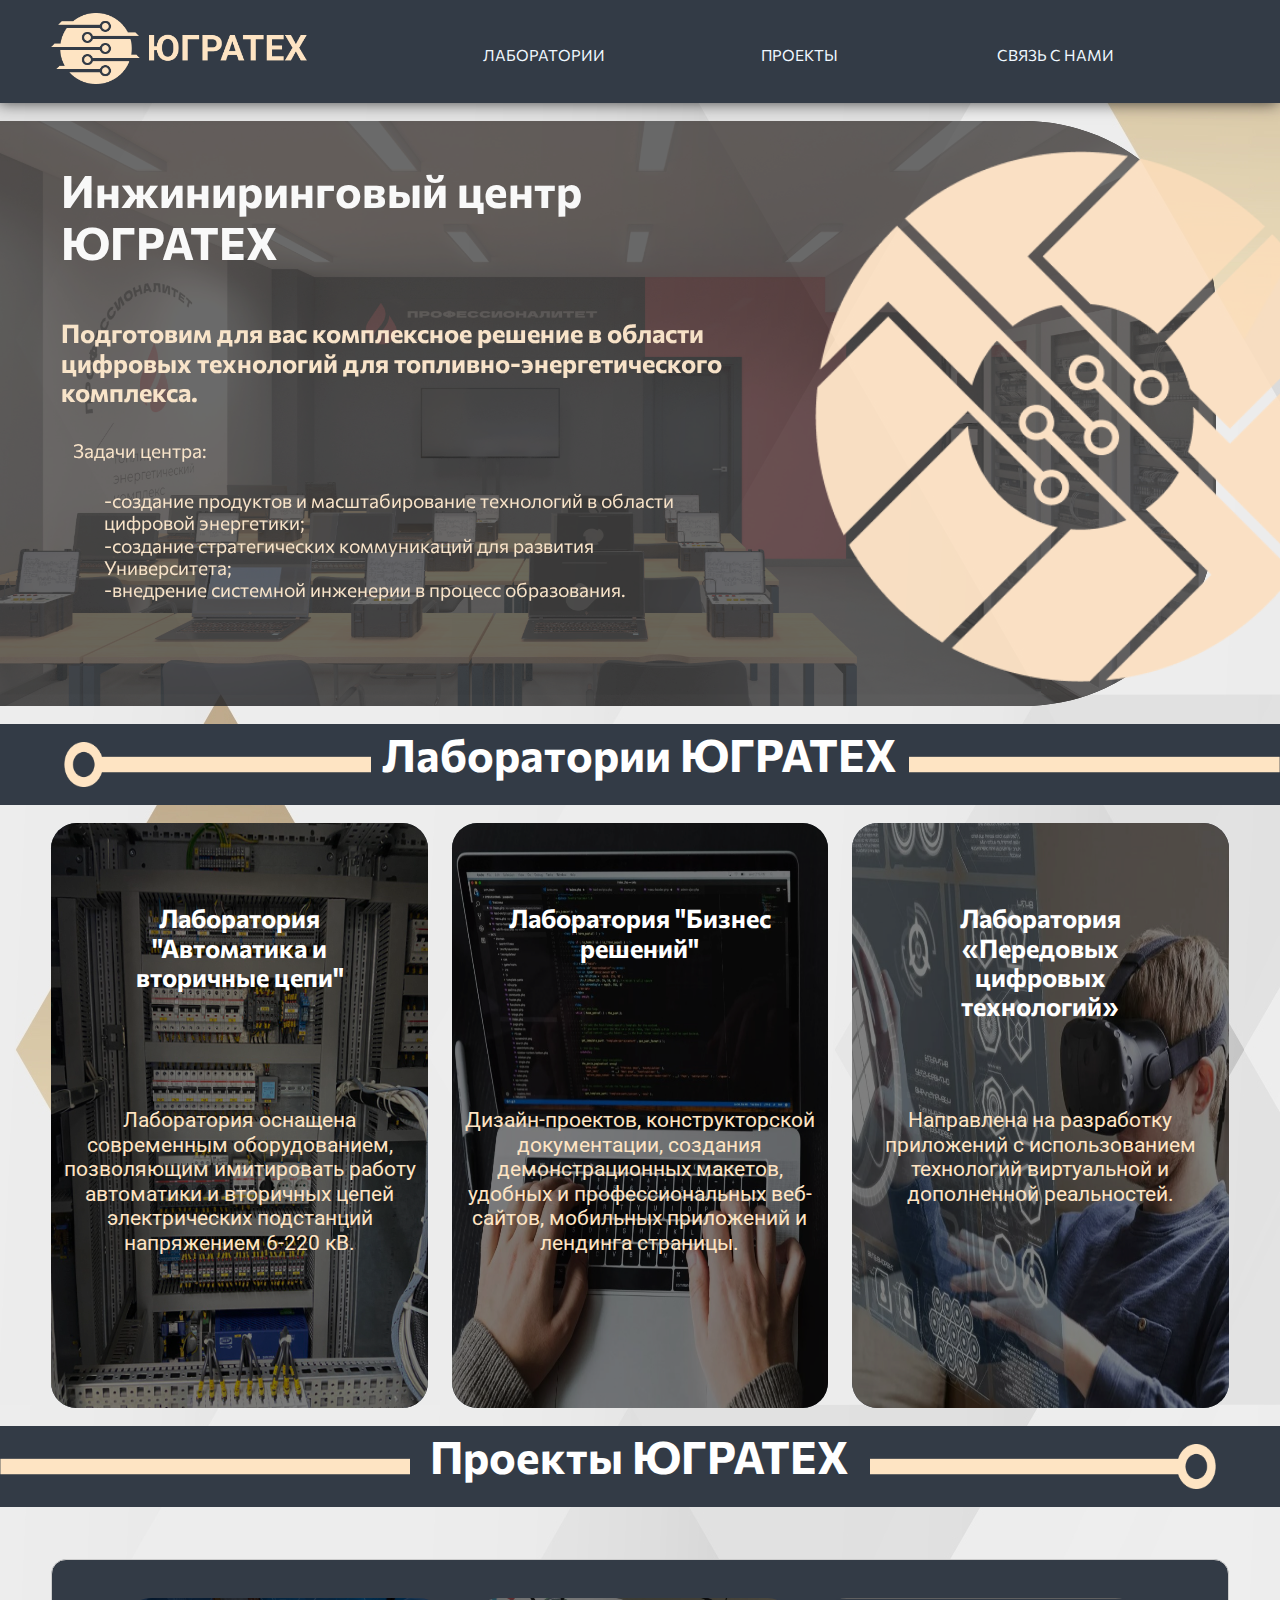
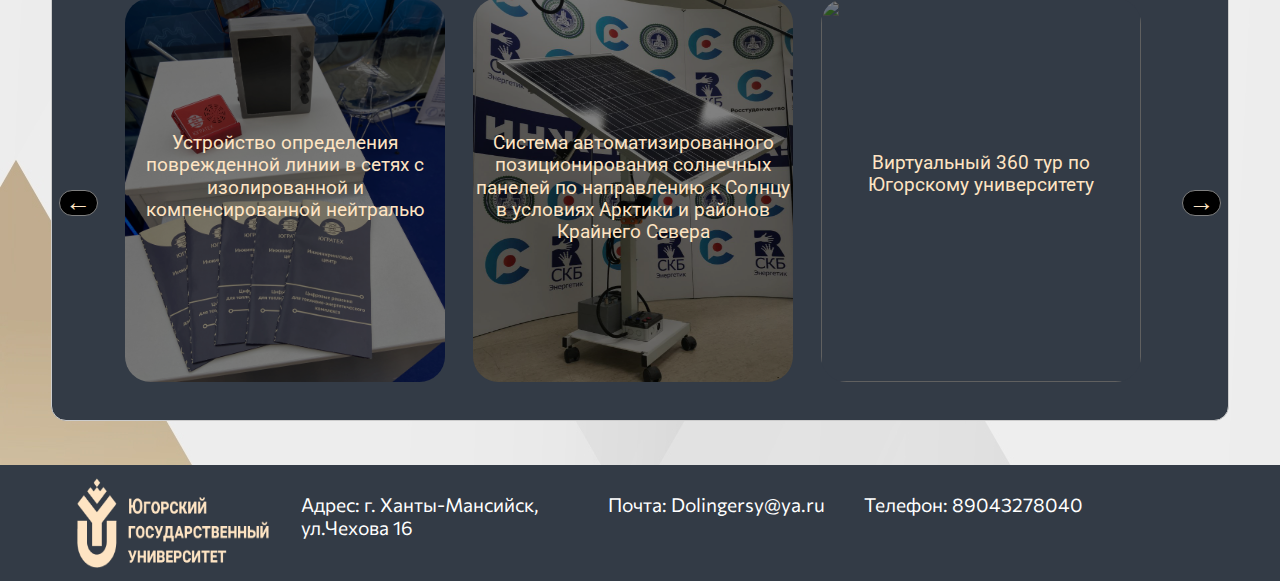
==== commit 111f1154: "Third commit" ====
--- a/index.html
+++ b/index.html
@@ -25,33 +25,48 @@
          <img src="images/v13_267.png" alt="" id="logo">
          <!-- вся новигация, она и для компьютерной версии, и через медиа для мобильной -->
          <button id="mobile_menu_btn" onclick="change_mobile_menu()"></button >
-            <div id="mobile_menu">                                         
+            <div id="mobile_menu">
                <ul id="menu">
                   <div class = "nav_link">
-                     <h1> Мы находимся:  <span class="flare"> </span></h1>  
-                     <p> Россия, город Ханты-Мансийск, улица Чехова 16а <span class="flare"> </span></p>   
-                     <p> Dolingersy@ya.ru <span class="flare"> </span></p>    
-                     <img src="images/v13_258.png" alt="" id="line_img_3">         
+                     <h1> Мы находимся:  <span class="flare"> </span></h1>
+                     <p> Россия, город Ханты-Мансийск, улица Чехова 16а <span class="flare"> </span></p>
+                     <p> Dolingersy@ya.ru <span class="flare"> </span></p>
+                     <img src="images/v13_258.png" alt="" id="line_img_3">
                   </div>
                   <div class = "nav_menu">
                      <!-- href="#" -->
                      <img src="images/v13_259.png" alt="" id="line_img_9">
                      <!-- <img src="images/v13_259.png" alt="" id="line_img_5"> -->
-                     <a id="lab"  class = "menu_btn" onclick="move('labs')"> <img src="images/icons8-микроскоп-50.png" alt=""> <li>Лаборатории <span class="flare">  </li></a>
+                     <a id="lab"  class = "menu_btn" onclick="move('labs')">
+                        <img src="images/icons8-микроскоп-50.png" alt="">
+                        <li>
+                           Лаборатории <span class="flare">
+                        </li>
+                     </a>
                      <img src="images/v13_259.png" alt="" id="line_img_6">
-                     <a id="proj"  class = "menu_btn" onclick="move('projects')"> <img src="images/icons8-группа-проектов-50.png"alt=""><li>Проекты <span class="flare"> </li></a>
+                     <a id="proj"  class = "menu_btn" onclick="move('projects')">
+                        <img src="images/icons8-группа-проектов-50.png"alt="">
+                        <li>
+                           Проекты <span class="flare">
+                        </li>
+                     </a>
                      <img src="images/v13_258.png" alt="" id="line_img_7">
-                     <a id="link" onclick="open_contacs()" class = "menu_btn" > <img src="images/icons8-чат-50.png"alt=""><li>Связь с нами <span class="flare"> </li></a>
+                     <a id="link" onclick="open_contacs()" class = "menu_btn" >
+                        <img src="images/icons8-чат-50.png"alt="">
+                        <li>
+                           Связь с нами <span class="flare">
+                        </li>
+                     </a>
                      <img src="images/v13_259.png" alt="" id="line_img_8">
                   </div>
                   <div class = "nav_footer">
                      <img src="images/v13_258.png" alt="" id="line_img_4">
                      <border> <span class="flare"></span> </border>
-                     <img src="images/10.png" alt=""> 
+                     <img src="images/10.png" alt="">
                   </div>
                </ul>
             </div>
-         
+
          <!-- СКРИПТ ДЛЯ ОТКРЫТИЯ И ЗАКРЫТИЯ МОБИЛЬНОГО МЕНЮ -->
          <script>
             function change_mobile_menu(){
@@ -88,17 +103,17 @@
                <h1 class="line_1">Лаборатории ЮГРАТЕХ</h1>
             </div>
             <div id="labs_block">
-               <div class="lab_cart" onclick="tolab('lab1')">
+               <div class="lab_cart"  onclick = "window.location.href = 'lab_1_dol.html'">
                   <img src="images/v13_59.png" alt="" class="lab_img">
                   <h2  class="lab_cart_t">Лаборатория "Автоматика и вторичные цепи" </h2>
                   <p  class="lab_cart_t">Лаборатория оснащена современным оборудованием, позволяющим имитировать работу автоматики и вторичных цепей электрических подстанций напряжением 6-220 кВ.</p>
                </div>
-               <div class="lab_cart" onclick="tolab('lab2')">
+               <div class="lab_cart"  onclick = "window.location.href = 'lab_3_shi.html'">
                   <img src="images/l2.jpg" alt="" class="lab_img">
                   <h2  class="lab_cart_t">Лаборатория "Бизнес решений" </h2>
                   <p  class="lab_cart_t">Дизайн-проектов, конструкторской документации, создания демонстрационных макетов, удобных и профессиональных веб-сайтов, мобильных приложений и лендинга страницы.</p>
                </div>
-               <div class="lab_cart" onclick="tolab('lab3')">
+               <div class="lab_cart" onclick = "window.location.href = 'lab_2_saf.html'">
                   <img src="images/l3.jpg" alt="" class="lab_img">
                   <h2  class="lab_cart_t">Лаборатория «Передовых цифровых технологий» </h2>
                   <p  class="lab_cart_t">Направлена на разработку приложений с использованием технологий виртуальной и дополненной реальностей.</p>
@@ -116,10 +131,10 @@
                </div>
                <div id="gallery" class="gallery">
                   <ul>
-                     <li style="float: left; margin-left: 0 !important;">
+                     <li style="float: left; margin-left: 0 !important; cursor: pointer" onclick="window.location.href = 'project_1.html';">
                         <div class="project_cart" >
                            <a data-fancybox="gallery" href="#hidden" > <!-- Проект 1-->
-                              <img src="images\\lab_1\\pr_1\\IMG_9635.jpeg" alt="" class="project_img">
+                              <img src="images\\lab_1\\pr_1\\IMG_9635.jpg" alt="" class="project_img">
                            </a>
 
                            <!-- Модальные окна фенсибокса-->
@@ -142,11 +157,11 @@
                            <div class="projects-fancy" id="hidden2">
                               <div class="fancy-text" id="fancy-text">
                                  <h2 class="gal_h2" id="fancy_h2">Система автоматизированного позиционирования солнечных панелей по направлению к Солнцу в условиях Арктики и районов Крайнего Севера</h2>
-                                 <p class="gal_p" id="fancy_p">В Инжиниринговом центра ведётся разработка системы автоматизированного энергоэффективного позиционирования солнечных панелей по направлению 
-                                    к солнцу в условиях Арктики и районов Крайнего Севера. Существующие системы на рынке обладают рядом недостатков такие как неспособность работы в условиях экстремально 
+                                 <p class="gal_p" id="fancy_p">В Инжиниринговом центра ведётся разработка системы автоматизированного энергоэффективного позиционирования солнечных панелей по направлению
+                                    к солнцу в условиях Арктики и районов Крайнего Севера. Существующие системы на рынке обладают рядом недостатков такие как неспособность работы в условиях экстремально
                                     низких температур и большого количества осадков в виде снега.
-                                    <br>Разработка предполагает комплексный подход к созданию нового технического решения, благодаря чему удается достичь максимальных экономических и экологических 
-                                    показателей, при этом получить новую конструкцию стойкую к низким температурам. Для сохранения эффективности работы в условиях обильных осадков в виде снега используется 
+                                    <br>Разработка предполагает комплексный подход к созданию нового технического решения, благодаря чему удается достичь максимальных экономических и экологических
+                                    показателей, при этом получить новую конструкцию стойкую к низким температурам. Для сохранения эффективности работы в условиях обильных осадков в виде снега используется
                                     интеллектуальная система очистки панелей.
                                     <br>Применение системы автоматического позиционирования позволит:
 <br>-  Повысить эффективность использования фотоэлектрических панелей в северных условиях до 60%, уменьшить установленную мощность солнечных электростанций;
@@ -165,8 +180,8 @@
                            <div class="projects-fancy" id="hidden3">
                               <div class="fancy-text" id="fancy-text">
                                  <h2 class="gal_h2" id="fancy_h2">Виртуальный 360 тур по Югорскому университету</h2>
-                                 <p class="gal_p" id="fancy_p">Выполнен в рамках внутреннего гранта ЮГУ. Представляет собой набор панорамных снимков с возможностью переходов между ними. 
-                                 Данный проект был создан для повышение уровня осведомлённости будущих абитуриентов и гостей с инфраструктурой университета. Создан на основе панорамных 360 снимков. 
+                                 <p class="gal_p" id="fancy_p">Выполнен в рамках внутреннего гранта ЮГУ. Представляет собой набор панорамных снимков с возможностью переходов между ними.
+                                 Данный проект был создан для повышение уровня осведомлённости будущих абитуриентов и гостей с инфраструктурой университета. Создан на основе панорамных 360 снимков.
                                  Полученное изображение при помощи Java скрипта располагается на холсте, а изображения обрабатываются при помощи нейросети, уменьшается их объём с минимальной потерей качества.</p>
                               </div>
                               <div class="fancy-pic" id = "fancy-pic">
@@ -180,8 +195,8 @@
                            <div class="projects-fancy" id="hidden4">
                               <div class="fancy-text" id="fancy-text">
                                  <h2 class="gal_h2" id="fancy_h2">Экскурсия по виртуальному карбоновому полигону «Мухрино»</h2>
-                                 <p class="gal_p" id="fancy_p">Использовалось трёхмерное моделирование для изображения территории свыше 1га, включающую в себя природу, инфраструктуру, устройства сбора данных, 
-                                 мостки для передвижения. Выполняет информационную рекламную функцию с последующим представлением в качестве виртуального полигона для проведения ознакомительных практик студентов направления экология. 
+                                 <p class="gal_p" id="fancy_p">Использовалось трёхмерное моделирование для изображения территории свыше 1га, включающую в себя природу, инфраструктуру, устройства сбора данных,
+                                 мостки для передвижения. Выполняет информационную рекламную функцию с последующим представлением в качестве виртуального полигона для проведения ознакомительных практик студентов направления экология.
                                  Разработан при помощи игрового движка «Unity 3d».</p>
                               </div>
                               <div class="fancy-pic" id = "fancy-pic">
@@ -221,7 +236,7 @@
                      <li>
                         <div class="project_cart" >
                            <a data-fancybox="gallery" href="#hidden3" ><!-- Проект 3-->
-                              <img src="images\\lab_2\\pr_360\\Снимок.JPG" alt="" class="project_img">
+                              <img src="images\\lab_2\\pr_360\\Слой 2 копия.JPG" alt="" class="project_img">
                            </a>
                            <p id="project_p" class="project_cart_t" style="top:40% !important">Виртуальный 360 тур по Югорскому университету</p>
                         </div>
@@ -229,7 +244,7 @@
                      <li>
                         <div class="project_cart" >
                            <a data-fancybox="gallery" href="#hidden4" ><!-- Проект 4-->
-                              <img src="images\\lab_2\\pr_Мухрино\\photo4.jpeg" alt="" class="project_img">
+                              <img src="images\\lab_2\\pr_Мухрино\\photo1.jpg" alt="" class="project_img">
                            </a>
                            <p id="project_p" class="project_cart_t">Экскурсия по виртуальному карбоновому полигону «Мухрино»</p>
                         </div>
@@ -251,21 +266,19 @@
          </div>
          <footer>
             <img src="images/v13_268.png" alt="" id="f_logo">
-				<ul id="footer_ul">
-					<li id="footer_li">
-						<p id=""class="footer_btn">Адрес: Город Ханты-Мансийск, ул.Чехова 16а </p>
-					</li>
-					<li>
-						<p id="" class="footer_btn">Почта: Dolingersy@ya.ru</p>
-					</li>
-					<li >
-						<p id="" id="footer_btn">Телефон: 89043278040</p>
-					</li>
-				</ul>
+            <ul id="footer_ul">
+               <li id="footer_li">
+                  <p id=""class="footer_btn">Адрес: г. Ханты-Мансийск,<br> ул.Чехова 16</p>
+               </li>
+               <li>
+                  <p id="" class="footer_btn">Почта: Dolingersy@ya.ru</p>
+               </li>
+               <li >
+                  <p id="" id="footer_btn">Телефон: 89043278040</p>
+               </li>
+            </ul>
          </footer>
 		</div>
-
-     
 
       <div id="project" style="display: none;">
          <p>Название</p>
@@ -281,18 +294,17 @@
          <div class="cube"></div>
          <div class="cube"></div>
          <div class="cube"></div>
-         <div class="cube"></div>   
-         <div class="cube"></div>  
+         <div class="cube"></div>
+         <div class="cube"></div>
    <p>Связаться с нами</p>
    <form name="Form">
       <input type="email" placeholder="Ваша почта" name="email" required>
       <input type="tel" placeholder="Ваш номер" name="phone" required>
       <textarea
          type="text" class = "com" placeholder="Цель обращения" name="comment" required>
-      </textarea> 
-      <input  class="send" type="submit" onclick="send_deal(this)" value="Отправить"> 
+      </textarea>
+      <input  class="send" type="submit" onclick="send_deal(this)" value="Отправить">
    </form>
-   
 
    </body>
    <script >
@@ -306,13 +318,13 @@
       document.body.addEventListener('dblclick', dbClick());
 
 
-      // СКРОЛЛ 
+      // СКРОЛЛ
       function move(st){
          var s = document.getElementById(st);
          $.fancybox.close(true)
-         s.scrollIntoView({ 
+         s.scrollIntoView({
                block: 'start', // к ближайшей границе экрана
-               behavior: 'smooth', // и плавно 
+               behavior: 'smooth', // и плавно
             });
          console.log(st)
          console.log(s)
@@ -510,6 +522,6 @@
       }
       //
       window.onscroll = scr
-      
+
    </script>
 </html>--- a/css/main.css
+++ b/css/main.css
@@ -257,20 +257,24 @@
 
 #labs_block {
   margin-top: 2vh;
-  width: 87%;
-  padding-left: 13%;
+  width: 92%;
+  padding-left: 4%;
+  padding-right: 4%;
+  display: flex;
+  justify-content: space-between;
 }
 
 .lab_cart {
   display: inline-block;
   background-color: rgba(51, 59, 70, 1);
-  width: 27%;
+  width: 32%;
   height: 65vh;
   position: relative;
   border-radius: 2vw;
-  margin-right: 2%;
+  /*margin-right: 1%;*/
   font-family: 'Commissioner', sans-serif;
   padding-top: -5vh;
+  cursor: pointer;
 }
 
 .lab_img {
@@ -298,9 +302,9 @@
   top: 45%;
   left: 2.5%;
   z-index: 5;
-  font-size: 1.5vw;
+  font-size: 1.67vw;
   color: rgba(254, 228, 195, 1);
-  font-family: 'Commissioner', sans-serif;
+  font-family: 'Roboto', sans-serif;
 }
 
 #line_img_2 {
@@ -339,7 +343,7 @@
   font-family: 'Commissioner', sans-serif;
 }
 
-.project_cart {
+/*.project_cart {
   display: inline-block;
   background-color: rgba(51, 59, 70, 1);
   width: 27%;
@@ -347,26 +351,14 @@
   position: relative;
   border-radius: 2vw;
   margin-right: 2%;
-  font-family: 'Commissioner', sans-serif;
-}
+  
+}*/
 
 .project_img {
   height: 65vh;
   width: 100%;
   filter: brightness(50%);
   border-radius: 2vw;
-}
-
-p.project_cart_t {
-  position: absolute;
-  text-align: center;
-  width: 95%;
-  top: 55%;
-  left: 2.5%;
-  z-index: 5;
-  font-size: 1.5vw;
-  color: rgba(254, 228, 195, 1);
-  font-family: 'Commissioner', sans-serif;
 }
 
 .project_btn {
@@ -393,7 +385,7 @@
 footer {
   margin-top: 2vh;
   background-color: rgba(51, 59, 70, 1);
-  font-family: 'Commissioner', sans-serif;
+  font-family: 'Commissioner', sans-serif !important;
 }
 
 #f_logo {
@@ -692,7 +684,7 @@
 
 .arrow-top-2 {
   right: 4%;
-  scale: 2; 
+  scale: 2;
 }
   .line{
     margin-top: 1vh;
@@ -728,6 +720,7 @@
     border-radius: 2.5vw;
     margin-right: 0;
     margin-bottom: 1vh;
+    cursor: pointer;
   }
   .lab_img{
     height: 40vh;
@@ -1166,7 +1159,7 @@
   .nav_menu{
     display: block;
     visibility: visible;
-    margin-top: 30%;
+    /*margin-top: 30%;*/
   }
   
 /* @keyframes flareAnimation {
@@ -1326,7 +1319,6 @@
   list-style: none;
   transition: margin-left 450ms;
   /* удаляем пустое пространство между элементами li, у которых установлен inline-block */
- 
   font-size: 0;
 }
 
@@ -1365,6 +1357,7 @@
   background-color: transparent;
   color: rgba(254,228,195,1);
   white-space: normal;
+  font-family: 'Roboto', sans-serif;
 }
 
 .projects-fancy{
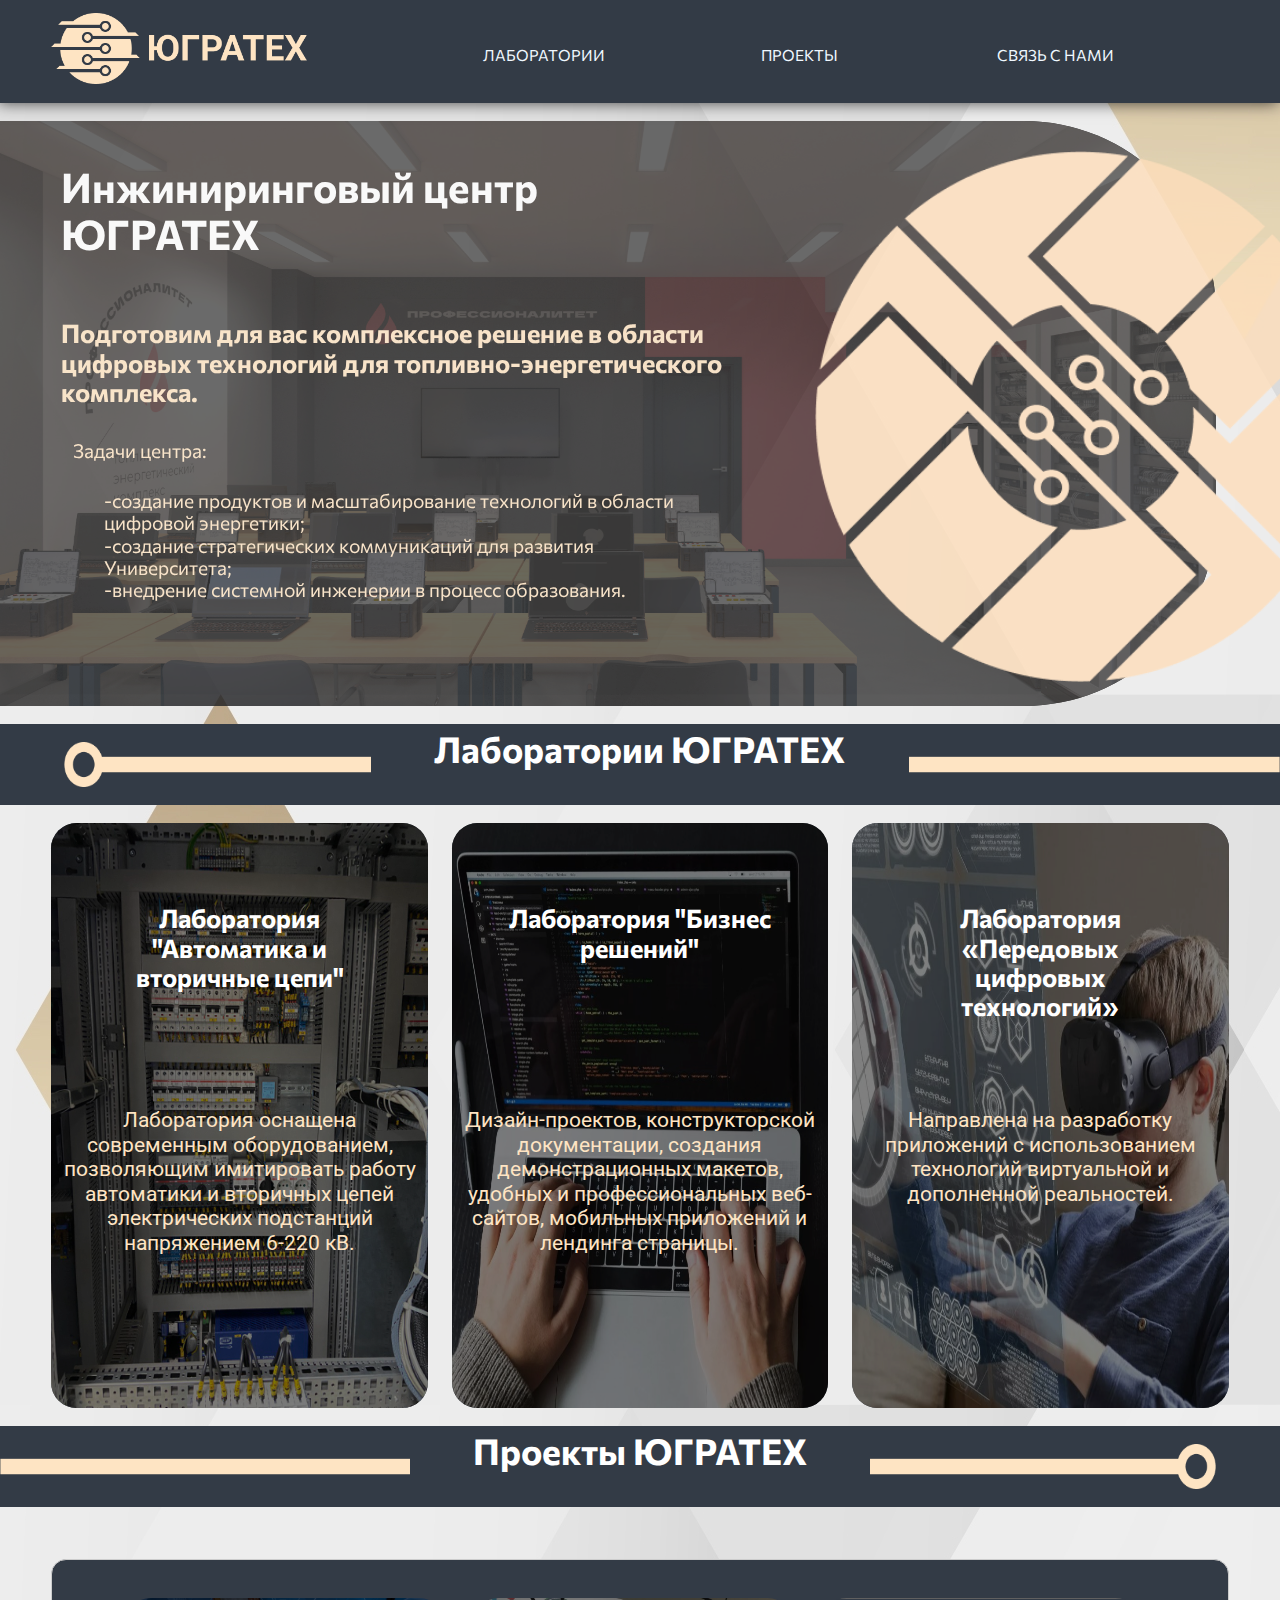
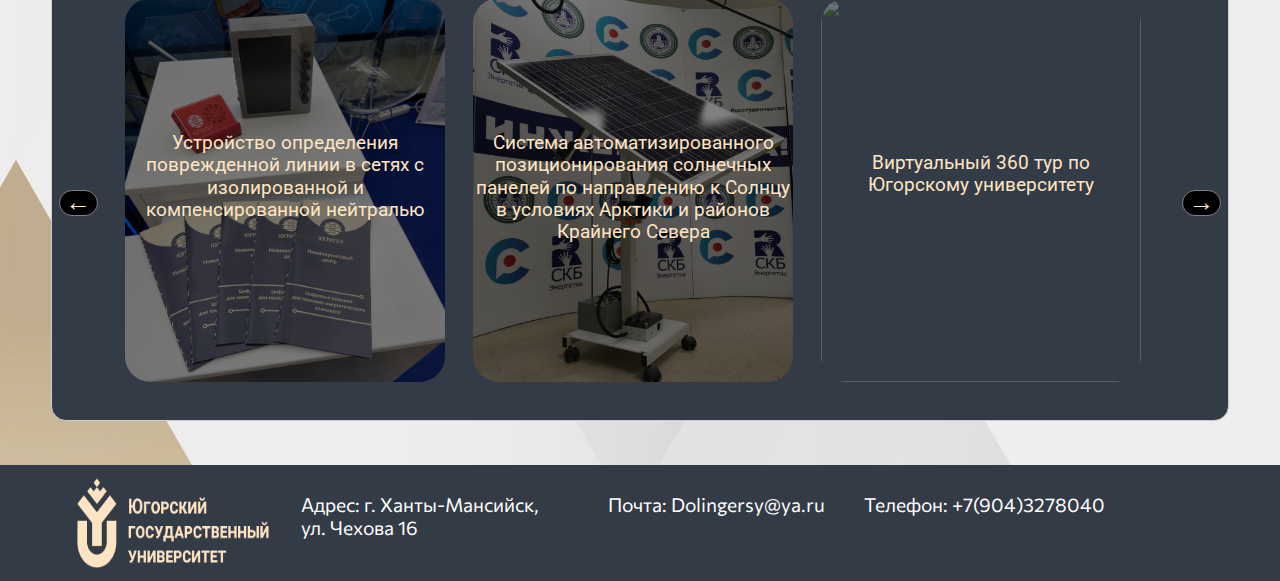
==== commit c06912eb: "Details3" ====
--- a/index.html
+++ b/index.html
@@ -131,9 +131,9 @@
                </div>
                <div id="gallery" class="gallery">
                   <ul>
-                     <li style="float: left; margin-left: 0 !important; cursor: pointer" onclick="window.location.href = 'project_1.html';">
+                     <li style="float: left; margin-left: 0 !important;" onclick="window.location.href = 'project_1.html';">
                         <div class="project_cart" >
-                           <a data-fancybox="gallery" href="#hidden" > <!-- Проект 1-->
+                           <a > <!-- Проект 1-->
                               <img src="images\\lab_1\\pr_1\\IMG_9635.jpg" alt="" class="project_img">
                            </a>
 
@@ -268,13 +268,13 @@
             <img src="images/v13_268.png" alt="" id="f_logo">
             <ul id="footer_ul">
                <li id="footer_li">
-                  <p id=""class="footer_btn">Адрес: г. Ханты-Мансийск,<br> ул.Чехова 16</p>
+                  <p id=""class="footer_btn">Адрес: г. Ханты-Мансийск,<br> ул. Чехова 16</p>
                </li>
                <li>
                   <p id="" class="footer_btn">Почта: Dolingersy@ya.ru</p>
                </li>
                <li >
-                  <p id="" id="footer_btn">Телефон: 89043278040</p>
+                  <p id="" id="footer_btn">Телефон: +7(904)3278040</p>
                </li>
             </ul>
          </footer>
--- a/css/main.css
+++ b/css/main.css
@@ -37,7 +37,7 @@
 }
 
 .menu_btn:hover {
-  color: #e3f78d;
+  color: rgba(254,228,195,1);/*color: #e3f78d;*/
   font-size: 1.2vw;
   transition: color 0.3s linear;
 }
@@ -83,7 +83,6 @@
   display: inline-block;
   width: 60vw;
   margin-top: 3vh;
-  
   padding: 1.5vw;
   overflow: hidden;
   list-style-type: none;
@@ -173,7 +172,7 @@
   top: 5%;
   left: 5%;
   z-index: 5;
-  font-size: 3.5vw;
+  font-size: 3.2vw;
   color: rgba(255, 255, 255, 1);
 }
 
@@ -244,12 +243,12 @@
   text-align: center;
   position: absolute;
   width: 42%;
-  height: auto;
+  height: 90%;
   margin: 0;
   top: 5%;
   left: 29%;
   z-index: 5;
-  font-size: 3.5vw;
+  font-size: 2.8vw;
   color: rgba(255, 255, 255, 1);
   background-color: rgba(51, 59, 70, 1);
   font-family: 'Commissioner', sans-serif;
@@ -320,12 +319,12 @@
   text-align: center;
   position: absolute;
   width: 36%;
-  height: auto;
+  height: 90%;
   margin: 0;
   top: 5%;
   left: 32%;
   z-index: 5;
-  font-size: 3.5vw;
+  font-size: 2.8vw;
   color: rgba(255, 255, 255, 1);
   background-color: rgba(51, 59, 70, 1);
   font-family: 'Commissioner', sans-serif;
@@ -640,52 +639,51 @@
     display: none;
   }
 /* МОДАЛЬНОЕ ОКНО */
-#contacs {
-  display: flex;
-  justify-content: center;
-  align-items: center;
-  height: 40%;
-  width: 80%;
-  background: linear-gradient(132deg, #f8f8f6, #f1efdc, #e8ebe4);
-  animation: Gradient 15s ease infinite;
-  overflow: hidden;
-  font-family: 'Commissioner', sans-serif;
-}
-
-#contacs p{
-  margin-top: 3%;
-  padding-left: 13%;
-  font-size: 5vw;
-}
-
-#contacs input{
-  margin: 2%;
-  width: 90%;
-  height: 50%;
-}
-
-#contacs form{
-  height: 25%;
-  padding-left: 10%;
-}
-
-form .com{
-height: 100%!important;
-}
-
-#contacs input,
-textarea{
-margin: 2%;
-width: 90%;
-height: 60%;
-}
+  #contacs {
+    display: flex;
+    justify-content: center;
+    align-items: center;
+    height: 40%;
+    width: 80%;
+    background: linear-gradient(132deg, #f8f8f6, #f1efdc, #e8ebe4);
+    animation: Gradient 15s ease infinite;
+    overflow: hidden;
+    font-family: 'Commissioner', sans-serif;
+  }
+
+  #contacs p{
+    margin-top: 3%;
+    padding-left: 13%;
+    font-size: 5vw;
+  }
+
+  #contacs input{
+    margin: 2%;
+    width: 90%;
+    height: 50%;
+  }
+
+  #contacs form{
+    height: 25%;
+    padding-left: 10%;
+  }
+
+  form .com{
+    height: 100%!important;
+  }
+
+  #contacs input,textarea{
+    margin: 2%;
+    width: 90%;
+    height: 60%;
+  }
 
 /* МОДАЛЬНОЕ ОКНО */
 
-.arrow-top-2 {
-  right: 4%;
-  scale: 2;
-}
+  .arrow-top-2 {
+    right: 4%;
+    scale: 2;
+  }
   .line{
     margin-top: 1vh;
     width: 100%;
@@ -710,15 +708,17 @@
 
   #labs_block{
     margin-top: 1vh;
-    width: 87%;
-    padding-left: 13%;
-  }
+    width: 92%;
+    padding-left: 4%;
+    padding-right: 4%;
+    display: grid ;
+    justify-content: center !important;
+    }
   .lab_cart{
     display: block;
-    width: 87%;
+    width: 100%;
     height: 40vh;
     border-radius: 2.5vw;
-    margin-right: 0;
     margin-bottom: 1vh;
     cursor: pointer;
   }
@@ -768,6 +768,7 @@
     width: 81vw;
     margin-right: 3vw !important;
     margin-left: 3vw !important;
+    cursor: pointer;
   }
   #carousel {
     position: relative;
@@ -1328,6 +1329,7 @@
   height: 100%;
   width: 25vw;
   margin-right: 2.2vw;
+  cursor: pointer;
 }
 
 .project_cart{
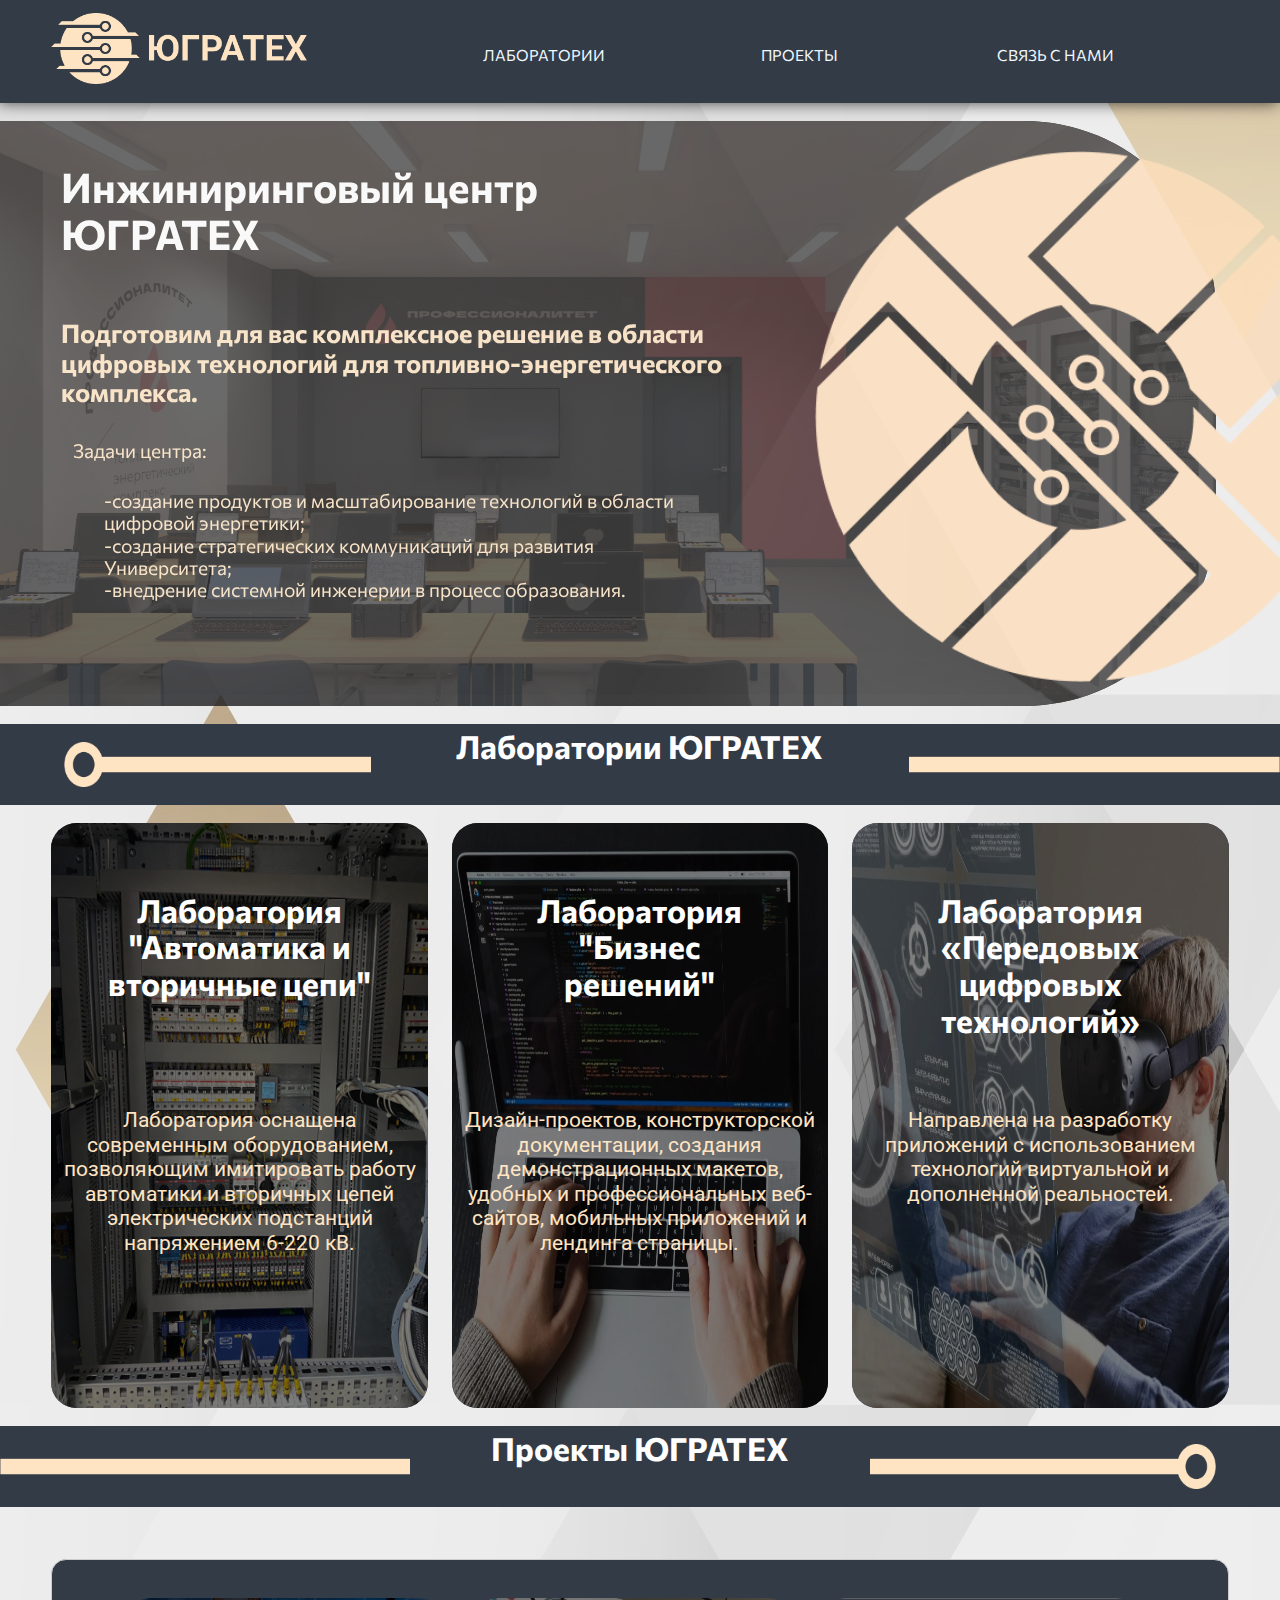
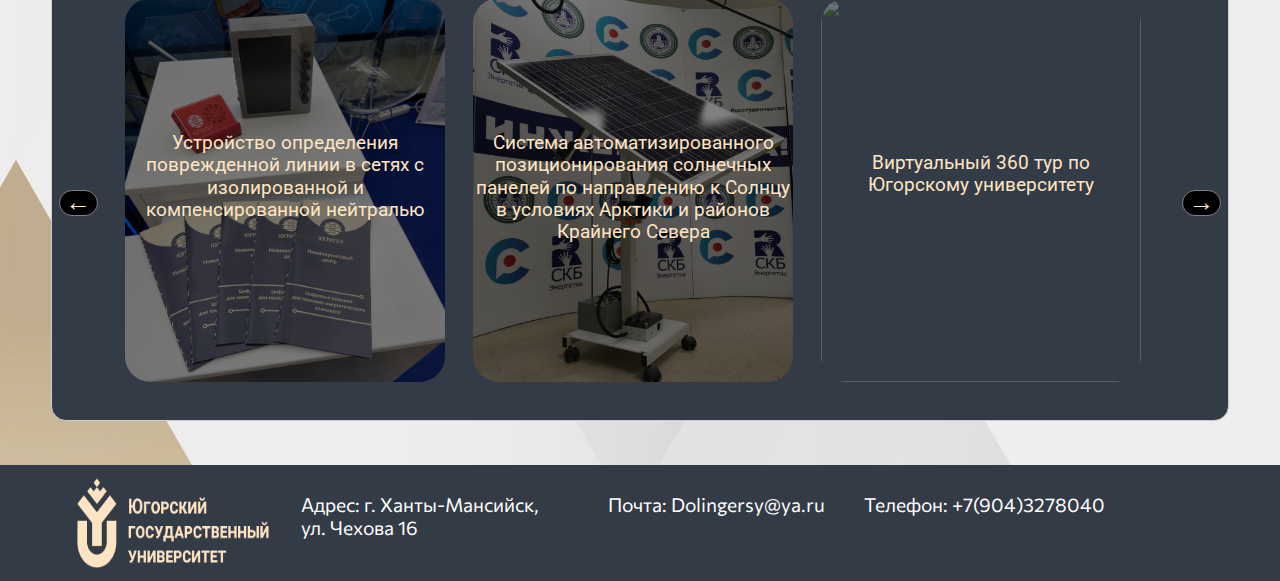
==== commit 92ed28cc: "New Text" ====
--- a/index.html
+++ b/index.html
@@ -105,17 +105,17 @@
             <div id="labs_block">
                <div class="lab_cart"  onclick = "window.location.href = 'lab_1_dol.html'">
                   <img src="images/v13_59.png" alt="" class="lab_img">
-                  <h2  class="lab_cart_t">Лаборатория "Автоматика и вторичные цепи" </h2>
+                  <h1  class="lab_cart_t">Лаборатория "Автоматика и вторичные цепи" </h1>
                   <p  class="lab_cart_t">Лаборатория оснащена современным оборудованием, позволяющим имитировать работу автоматики и вторичных цепей электрических подстанций напряжением 6-220 кВ.</p>
                </div>
                <div class="lab_cart"  onclick = "window.location.href = 'lab_3_shi.html'">
                   <img src="images/l2.jpg" alt="" class="lab_img">
-                  <h2  class="lab_cart_t">Лаборатория "Бизнес решений" </h2>
+                  <h1  class="lab_cart_t">Лаборатория "Бизнес решений" </h1>
                   <p  class="lab_cart_t">Дизайн-проектов, конструкторской документации, создания демонстрационных макетов, удобных и профессиональных веб-сайтов, мобильных приложений и лендинга страницы.</p>
                </div>
                <div class="lab_cart" onclick = "window.location.href = 'lab_2_saf.html'">
                   <img src="images/l3.jpg" alt="" class="lab_img">
-                  <h2  class="lab_cart_t">Лаборатория «Передовых цифровых технологий» </h2>
+                  <h1  class="lab_cart_t">Лаборатория «Передовых цифровых технологий» </h1>
                   <p  class="lab_cart_t">Направлена на разработку приложений с использованием технологий виртуальной и дополненной реальностей.</p>
                </div>
             </div>
--- a/css/main.css
+++ b/css/main.css
@@ -248,7 +248,7 @@
   top: 5%;
   left: 29%;
   z-index: 5;
-  font-size: 2.8vw;
+  font-size: 2.5vw ;
   color: rgba(255, 255, 255, 1);
   background-color: rgba(51, 59, 70, 1);
   font-family: 'Commissioner', sans-serif;
@@ -271,7 +271,7 @@
   position: relative;
   border-radius: 2vw;
   /*margin-right: 1%;*/
-  font-family: 'Commissioner', sans-serif;
+  /*font-family: 'Commissioner', sans-serif;*/
   padding-top: -5vh;
   cursor: pointer;
 }
@@ -283,15 +283,16 @@
   border-radius: 2vw;
 }
 
-h2.lab_cart_t {
+h1.lab_cart_t {
   position: absolute;
   width: 70%;
   text-align: center;
   top: 10%;
   left: 15%;
   z-index: 5;
-  font-size: 2vw;
+  font-size: 2.5vw;
   color: rgba(255, 255, 255, 1);
+  font-family: 'Commissioner', sans-serif;
 }
 
 p.lab_cart_t {
@@ -324,7 +325,7 @@
   top: 5%;
   left: 32%;
   z-index: 5;
-  font-size: 2.8vw;
+  font-size: 2.5vw !important;
   color: rgba(255, 255, 255, 1);
   background-color: rgba(51, 59, 70, 1);
   font-family: 'Commissioner', sans-serif;
@@ -1069,8 +1070,8 @@
   font-size: 7vw;
   margin-top: 15%;
   margin-left: 5%;
-  position: relative; 
-  overflow-x: hidden; 
+  position: relative;
+  overflow-x: hidden;
   height: 7vh;
   background: linear-gradient(45deg, #e4e4b2 22%, #ffffff 55%, #ced6a1);
   -webkit-background-clip: text;
@@ -1113,7 +1114,7 @@
   top: 0;
   height: 100%;
   width: 45px;
-  transform: skewX(-45deg); 
+  transform: skewX(-45deg);
   animation: flareAnimation;
   left: -150%;
   background: linear-gradient(90deg, rgba(255, 255, 255, 0.1), rgba(255, 255, 255, 0.4));
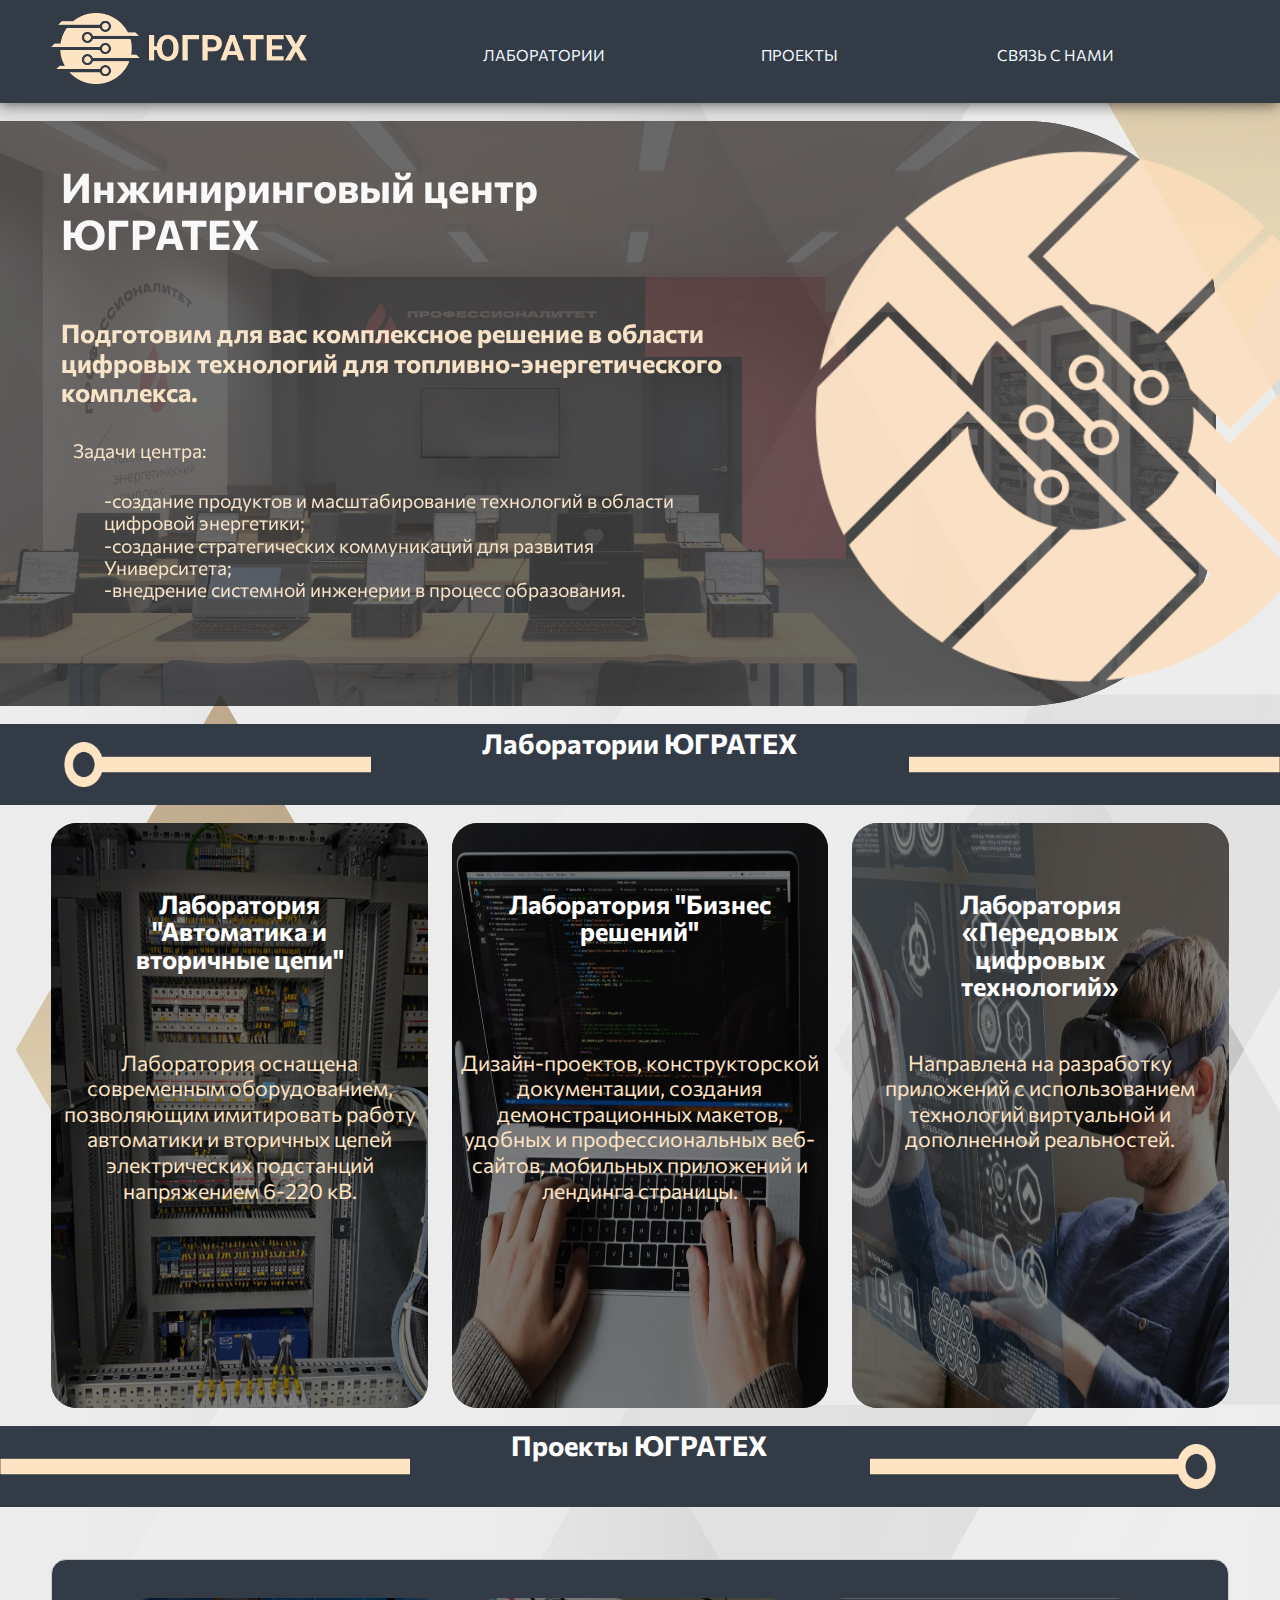
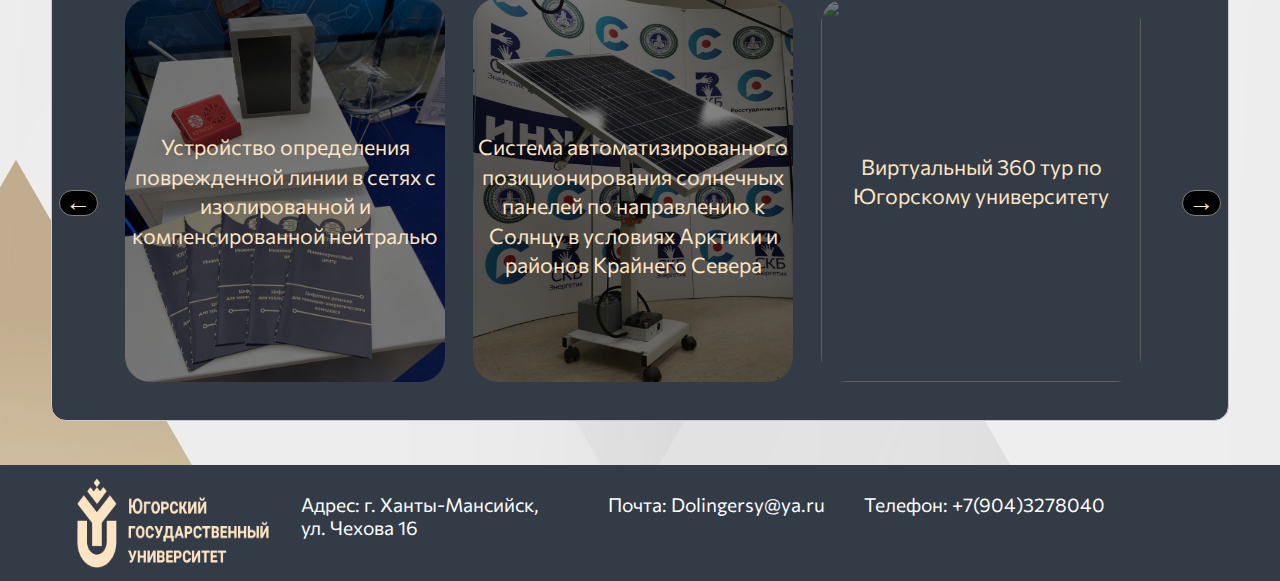
==== commit d673fb33: "поменяла меню" ====
--- a/index.html
+++ b/index.html
@@ -26,43 +26,20 @@
          <!-- вся новигация, она и для компьютерной версии, и через медиа для мобильной -->
          <button id="mobile_menu_btn" onclick="change_mobile_menu()"></button >
             <div id="mobile_menu">
-               <ul id="menu">
+          <ul id="menu">
                   <div class = "nav_link">
-                     <h1> Мы находимся:  <span class="flare"> </span></h1>
-                     <p> Россия, город Ханты-Мансийск, улица Чехова 16а <span class="flare"> </span></p>
-                     <p> Dolingersy@ya.ru <span class="flare"> </span></p>
-                     <img src="images/v13_258.png" alt="" id="line_img_3">
+                     <h1> +79043278040 <span class="flare"> </span></h1>  
+                     <p> Россия, город Ханты-Мансийск, улица Чехова 16а <span class="flare"> </span></p>   
+                     <p> Dolingersy@ya.ru <span class="flare"> </span></p>             
                   </div>
                   <div class = "nav_menu">
-                     <!-- href="#" -->
-                     <img src="images/v13_259.png" alt="" id="line_img_9">
-                     <!-- <img src="images/v13_259.png" alt="" id="line_img_5"> -->
-                     <a id="lab"  class = "menu_btn" onclick="move('labs')">
-                        <img src="images/icons8-микроскоп-50.png" alt="">
-                        <li>
-                           Лаборатории <span class="flare">
-                        </li>
-                     </a>
-                     <img src="images/v13_259.png" alt="" id="line_img_6">
-                     <a id="proj"  class = "menu_btn" onclick="move('projects')">
-                        <img src="images/icons8-группа-проектов-50.png"alt="">
-                        <li>
-                           Проекты <span class="flare">
-                        </li>
-                     </a>
-                     <img src="images/v13_258.png" alt="" id="line_img_7">
-                     <a id="link" onclick="open_contacs()" class = "menu_btn" >
-                        <img src="images/icons8-чат-50.png"alt="">
-                        <li>
-                           Связь с нами <span class="flare">
-                        </li>
-                     </a>
-                     <img src="images/v13_259.png" alt="" id="line_img_8">
+                     <a id="lab"  href="#" class = "menu_btn" > <img src="../Сайт/images/icons8-микроскоп-50.png" alt=""> <li>Лаборатории <span class="flare">  </li></a>
+                     <a id="proj" href="#" class = "menu_btn" > <img src="../Сайт/images/icons8-группа-проектов-50.png"alt=""><li>Проекты <span class="flare"> </li></a>
+                     <a id="link" onclick="open_contacs()" class = "menu_btn" > <img src="../Сайт/images/icons8-чат-50.png"alt=""><li>Связь с нами <span class="flare"> </li></a>
                   </div>
                   <div class = "nav_footer">
-                     <img src="images/v13_258.png" alt="" id="line_img_4">
                      <border> <span class="flare"></span> </border>
-                     <img src="images/10.png" alt="">
+                     <img src="images/v13_268.png" alt=""> <img src="images/v13_267.png" alt="" id="mob_logo">
                   </div>
                </ul>
             </div>
@@ -524,4 +501,4 @@
       window.onscroll = scr
 
    </script>
-</html>+</html>
--- a/css/main.css
+++ b/css/main.css
@@ -248,7 +248,7 @@
   top: 5%;
   left: 29%;
   z-index: 5;
-  font-size: 2.5vw ;
+  font-size: 2.15vw;
   color: rgba(255, 255, 255, 1);
   background-color: rgba(51, 59, 70, 1);
   font-family: 'Commissioner', sans-serif;
@@ -290,7 +290,8 @@
   top: 10%;
   left: 15%;
   z-index: 5;
-  font-size: 2.5vw;
+  font-size: 2vw;
+  line-height: 2.15vw;
   color: rgba(255, 255, 255, 1);
   font-family: 'Commissioner', sans-serif;
 }
@@ -299,12 +300,13 @@
   position: absolute;
   text-align: center;
   width: 95%;
-  top: 45%;
+  top: 35%;
   left: 2.5%;
   z-index: 5;
   font-size: 1.67vw;
+  line-height: 2vw;
   color: rgba(254, 228, 195, 1);
-  font-family: 'Roboto', sans-serif;
+  font-family: 'Commissioner', sans-serif;
 }
 
 #line_img_2 {
@@ -325,7 +327,7 @@
   top: 5%;
   left: 32%;
   z-index: 5;
-  font-size: 2.5vw !important;
+  font-size: 2.15vw;
   color: rgba(255, 255, 255, 1);
   background-color: rgba(51, 59, 70, 1);
   font-family: 'Commissioner', sans-serif;
@@ -342,17 +344,6 @@
   background-color: rgba(51, 59, 70, 1);
   font-family: 'Commissioner', sans-serif;
 }
-
-/*.project_cart {
-  display: inline-block;
-  background-color: rgba(51, 59, 70, 1);
-  width: 27%;
-  height: 65vh;
-  position: relative;
-  border-radius: 2vw;
-  margin-right: 2%;
-  
-}*/
 
 .project_img {
   height: 65vh;
@@ -414,10 +405,12 @@
   display: flex;
   justify-content: center;
   align-items: center;
-  height: 60%;
+  height: 70%;
   width: 40%;
-  background: linear-gradient(132deg, #f8f8f6, #f1efdc, #e8ebe4);
-  animation: Gradient 15s ease infinite;
+  /* background: linear-gradient(132deg, #f8f8f6, #f1efdc, #e8ebe4);
+  animation: Gradient 15s ease infinite; */
+  background-image: url("../images/back_con2.jpg");
+  background-size: cover;
   overflow: hidden;
   font-family: 'Commissioner', sans-serif;
 }
@@ -491,16 +484,17 @@
   width: 20%;
   cursor: pointer;
   background: transparent;
-  border: 2px solid #a2ac7a;
+  border: 4px solid #fee4c3;
   outline: none;
   transition: 1s ease-in-out;
-  color:#a2ac7a;
+  color:#fee4c3;
+  font-size: 1.5vw;
 }
 
 .send:hover {
   transition: 1s ease-in-out;
   color:#FFF;
-  border: 2px solid #ffffff;
+  border: solid #ffffff;
 }
 
 .send:hover input {
@@ -510,7 +504,7 @@
   
 
 
-@keyframes Gradient {
+/* @keyframes Gradient {
   0% {
     background-position: 0% 50%;
   }
@@ -530,7 +524,7 @@
     transform: scale(20) rotate(960deg) translate(-50%, -50%);
     opacity: 0;
   }
-}
+} */
 
 
 
@@ -545,11 +539,12 @@
     color: #000;
     height: 12vw;
   }
-  #logo{
-    width: 40%;
+ #logo{
+    width: 35%;
+    height: 60%;
     display: inline;
-    margin-left: 5vw;
-    padding: 1vw;
+    padding-left: 2vw;
+    padding-top: 4%;
   }
 
   ul{
@@ -640,17 +635,18 @@
     display: none;
   }
 /* МОДАЛЬНОЕ ОКНО */
-  #contacs {
-    display: flex;
-    justify-content: center;
-    align-items: center;
-    height: 40%;
-    width: 80%;
-    background: linear-gradient(132deg, #f8f8f6, #f1efdc, #e8ebe4);
-    animation: Gradient 15s ease infinite;
-    overflow: hidden;
-    font-family: 'Commissioner', sans-serif;
-  }
+ #contacs {
+  display: flex;
+  justify-content: center;
+  align-items: center;
+  height: 40%;
+  width: 80%;
+  /* background: linear-gradient(132deg, #f8f8f6, #f1efdc, #e8ebe4);
+  animation: Gradient 15s ease infinite; */
+  background-image: url("../images/back_con2.jpg");
+  overflow: hidden;
+  font-family: 'Commissioner', sans-serif;
+}
 
   #contacs p{
     margin-top: 3%;
@@ -678,6 +674,10 @@
     width: 90%;
     height: 60%;
   }
+
+.send{
+  font-size: 4vw;
+}
 
 /* МОДАЛЬНОЕ ОКНО */
 
@@ -728,19 +728,22 @@
     width: 100%;
     border-radius: 2.5vw;
   }
-  h2.lab_cart_t{
+  h1.lab_cart_t{
     width: 90%;
     top: 5%;
     left: 5%;
     z-index: 5;
-    font-size: 5vw;
+    font-size: 4vw;
+    font-family: 'Commissioner', sans-serif;
   }
   p.lab_cart_t{
     width: 95%;
     top: 30%;
     left: 2.5%;
     z-index: 5;
-    font-size: 4.7vw;
+    font-size: 4vw;
+    line-height: 5vw;
+    font-family: 'Commissioner', sans-serif;
   }
   #gallery{
     margin-left: 1.7vw !important;
@@ -890,12 +893,10 @@
     left: 0%;
   }
   h1.line_2{
-    text-align: center;
-    position: absolute;
     width: 46%;
-    height: auto;
+    height: 4vh;
     margin:0;
-    top: 30%;
+    top: 2vh;
     left: 27%;
     z-index: 5;
     font-size: 4vw;
@@ -936,15 +937,18 @@
     top: 25%;
     left: 2.5%;
     z-index: 5;
-    font-size: 4.5vw;
+    font-size: 4vw;
+    line-height: 5vw;
     color: rgba(254,228,195,1);
+    font-family: 'Commissioner', sans-serif;
   }
   #project_p
   {
     top: 20%;
     width: 95%;
     height: auto;
-    font-size: 4.7vw;
+    font-size: 4vw;
+    line-height: 5vw;
   }
   .project_btn{
     border-radius: 50%;
@@ -1034,7 +1038,11 @@
   height: 38px;
   border-radius: 50%;
   background-color: #fee4c3;
-  background-image: url("../images/icons8-меню-35.png");
+  background-image: url("../images/7.png");
+  background-size: 100%; 
+  background-position-x: center;
+  background-position-y: center;
+  background-repeat: no-repeat;
   z-index:10;
 }
 
@@ -1044,10 +1052,12 @@
   width: 100%;
   height: 100%;
   z-index: 10;
-  background-color: #333b46;
+  background-image: url("../images/back_menu6.jpg");
+  /* background-color: #333b46; */
   font-family: 'Commissioner', sans-serif;
   position: relative; 
   overflow-x: hidden; 
+  background-size:cover;
 }
 
 #mobile_menu .fancybox-close-small{
@@ -1070,18 +1080,22 @@
   font-size: 7vw;
   margin-top: 15%;
   margin-left: 5%;
-  position: relative;
-  overflow-x: hidden;
+  position: relative; 
+  overflow-x: hidden; 
   height: 7vh;
   background: linear-gradient(45deg, #e4e4b2 22%, #ffffff 55%, #ced6a1);
   -webkit-background-clip: text;
   -webkit-text-fill-color: transparent;
-  color: #546581;
+  /* color: #fee4c3; */
+  /* color: #000000; */
+  font-weight:900;
 }
 
 .nav_menu img{
   display: block;
-  margin-right: 5%;
+  margin-right: 10%;
+  width: 15%;
+  height: 60%;
 }
 
 
@@ -1092,36 +1106,36 @@
 .nav_link{
   display: block;
   visibility: visible;
+  border-bottom: 2px solid #fee4c3;
+  
 }
 .nav_link h1{
-  font-size: 6vw;
+  margin-left: 3vw;
+  font-size: 9vw;
   margin-bottom: 5vh;
   /* background: linear-gradient(45deg, #e9e9b4 22%, #f3eeae 55%, #d6d1a1);
   -webkit-background-clip: text;
   -webkit-text-fill-color: transparent; */
-  color:#fee4c3;
+   color:#ffffff;
+  /* color: #000000; */ 
+  font-weight: 700;
  
 }
 .nav_link p{
-  font-size: 4vw;
-  margin-bottom: 2vh;
-  margin-left: 3vw;
-  color: #e0ddd9;
+  font-size: 5vw;
+  margin-bottom: 3vh;
+  margin-left: 5vw;
+  /* color: #e0ddd9; */
+  /* color: #000000; */
+  /* background: linear-gradient(45deg, #f0f0d9 22%, #ffffff 55%, #f1f5d9);
+  -webkit-background-clip: text;
+  -webkit-text-fill-color: transparent; */
+  color:#ffffff;
+  font-weight: 500;
+  
 }
 
 .nav_link .flare {
-  position: absolute;
-  top: 0;
-  height: 100%;
-  width: 45px;
-  transform: skewX(-45deg);
-  animation: flareAnimation;
-  left: -150%;
-  background: linear-gradient(90deg, rgba(255, 255, 255, 0.1), rgba(255, 255, 255, 0.4));
-  animation: flareAnimation 3s infinite linear; 
-}
-
-.nav_footer .flare {
   position: absolute;
   top: 0;
   height: 100%;
@@ -1133,7 +1147,7 @@
   animation: flareAnimation 3s infinite linear; 
 }
 
-.nav_menu .flare {
+.nav_footer .flare {
   position: absolute;
   top: 0;
   height: 100%;
@@ -1144,7 +1158,20 @@
   background: linear-gradient(90deg, rgba(255, 255, 255, 0.1), rgba(255, 255, 255, 0.4));
   animation: flareAnimation 3s infinite linear; 
 }
+
+.nav_menu .flare {
+  position: absolute;
+  top: 0;
+  height: 100%;
+  width: 45px;
+  transform: skewX(-45deg); 
+  animation: flareAnimation;
+  left: -150%;
+  background: linear-gradient(90deg, rgba(255, 255, 255, 0.1), rgba(245, 189, 163, 0.4));
+  animation: flareAnimation 3s infinite linear; 
+}
 .nav_footer{
+  border-top: 2px solid #fee4c3;
   display: inline;
   visibility: visible;
   width: 326px;
@@ -1153,15 +1180,14 @@
   }
   
   .nav_footer img{
-    margin-top: 3%;
-    width: 150px;
-    margin-right: 3%;
+    margin-top: 6%;
+    width: 40vw;
     }
   
   .nav_menu{
     display: block;
     visibility: visible;
-    /*margin-top: 30%;*/
+    margin-top: 47%;
   }
   
 /* @keyframes flareAnimation {
@@ -1356,11 +1382,12 @@
   height: auto;
   top: 35%;
   z-index: 1;
-  font-size: 1.5vw;
+  font-size: 1.67vw;
+  line-height: 2.3vw;
   background-color: transparent;
   color: rgba(254,228,195,1);
   white-space: normal;
-  font-family: 'Roboto', sans-serif;
+  font-family: 'Commissioner', sans-serif;
 }
 
 .projects-fancy{
